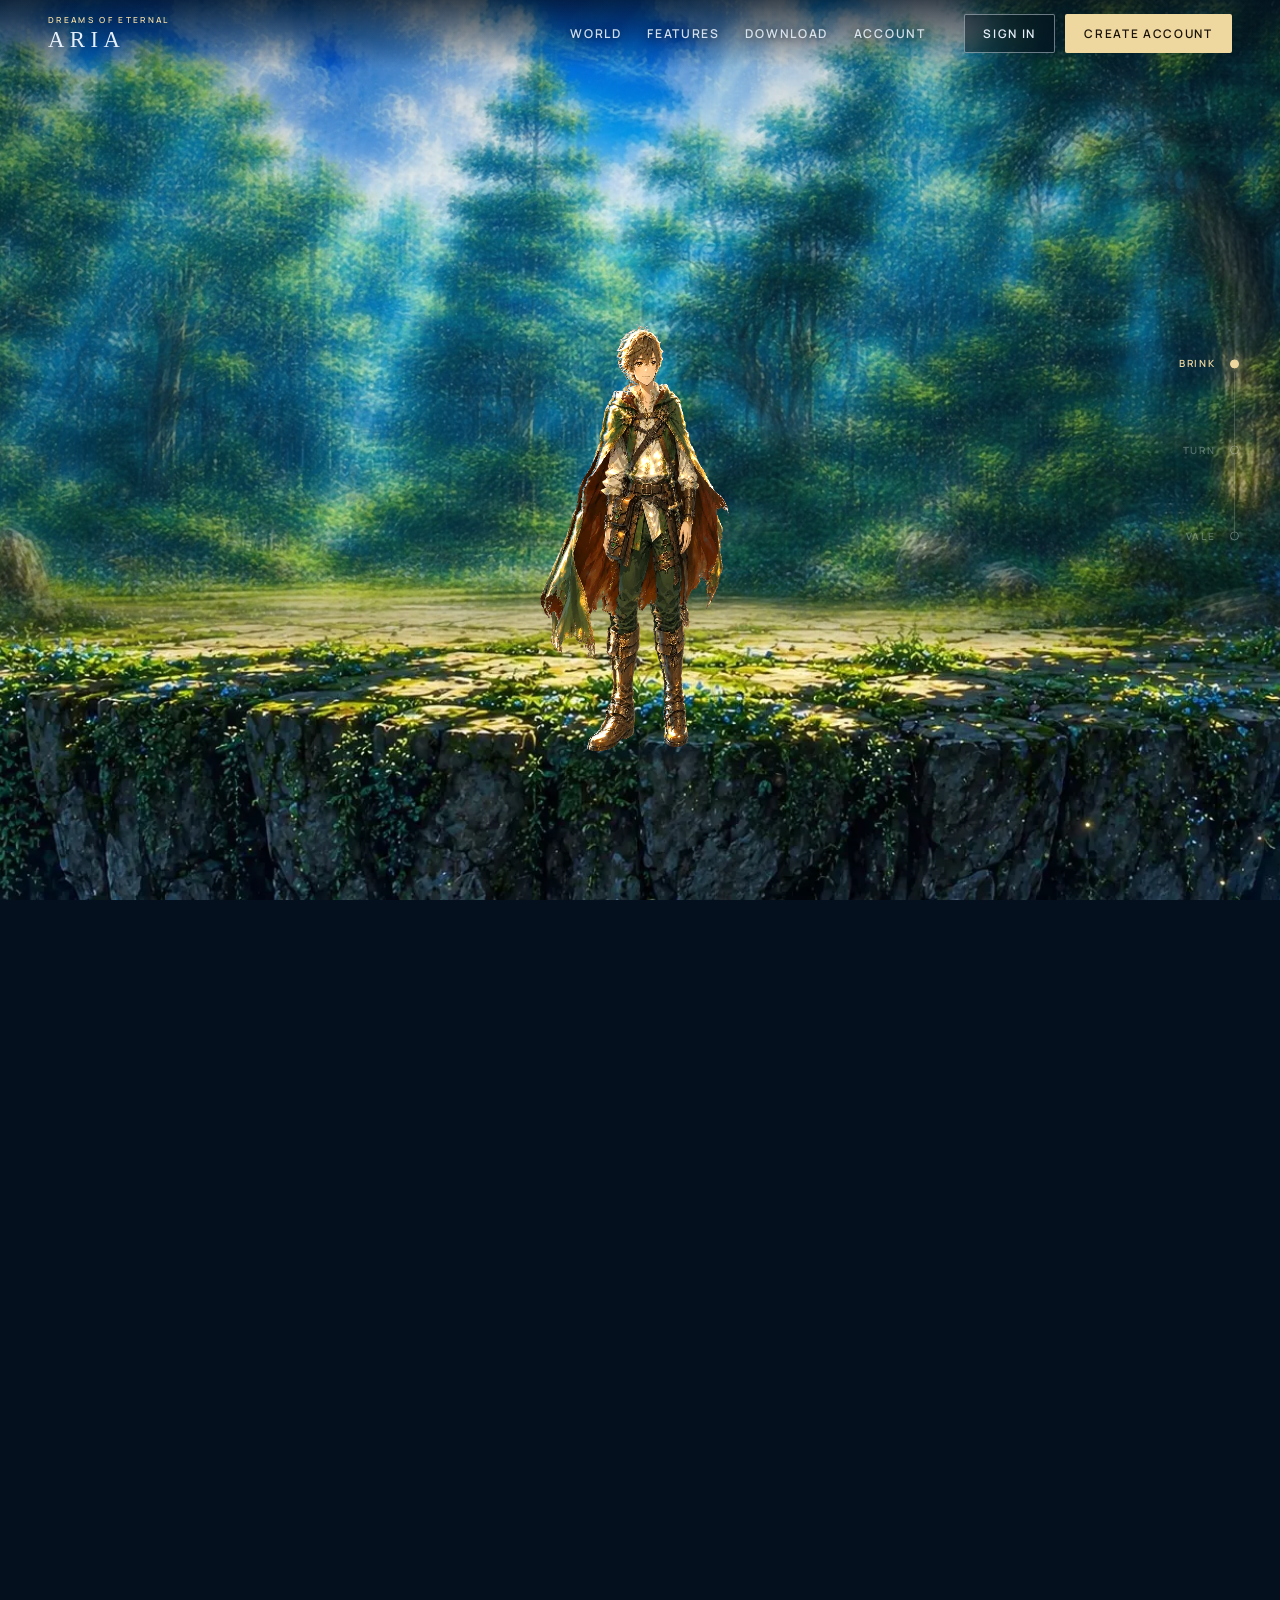
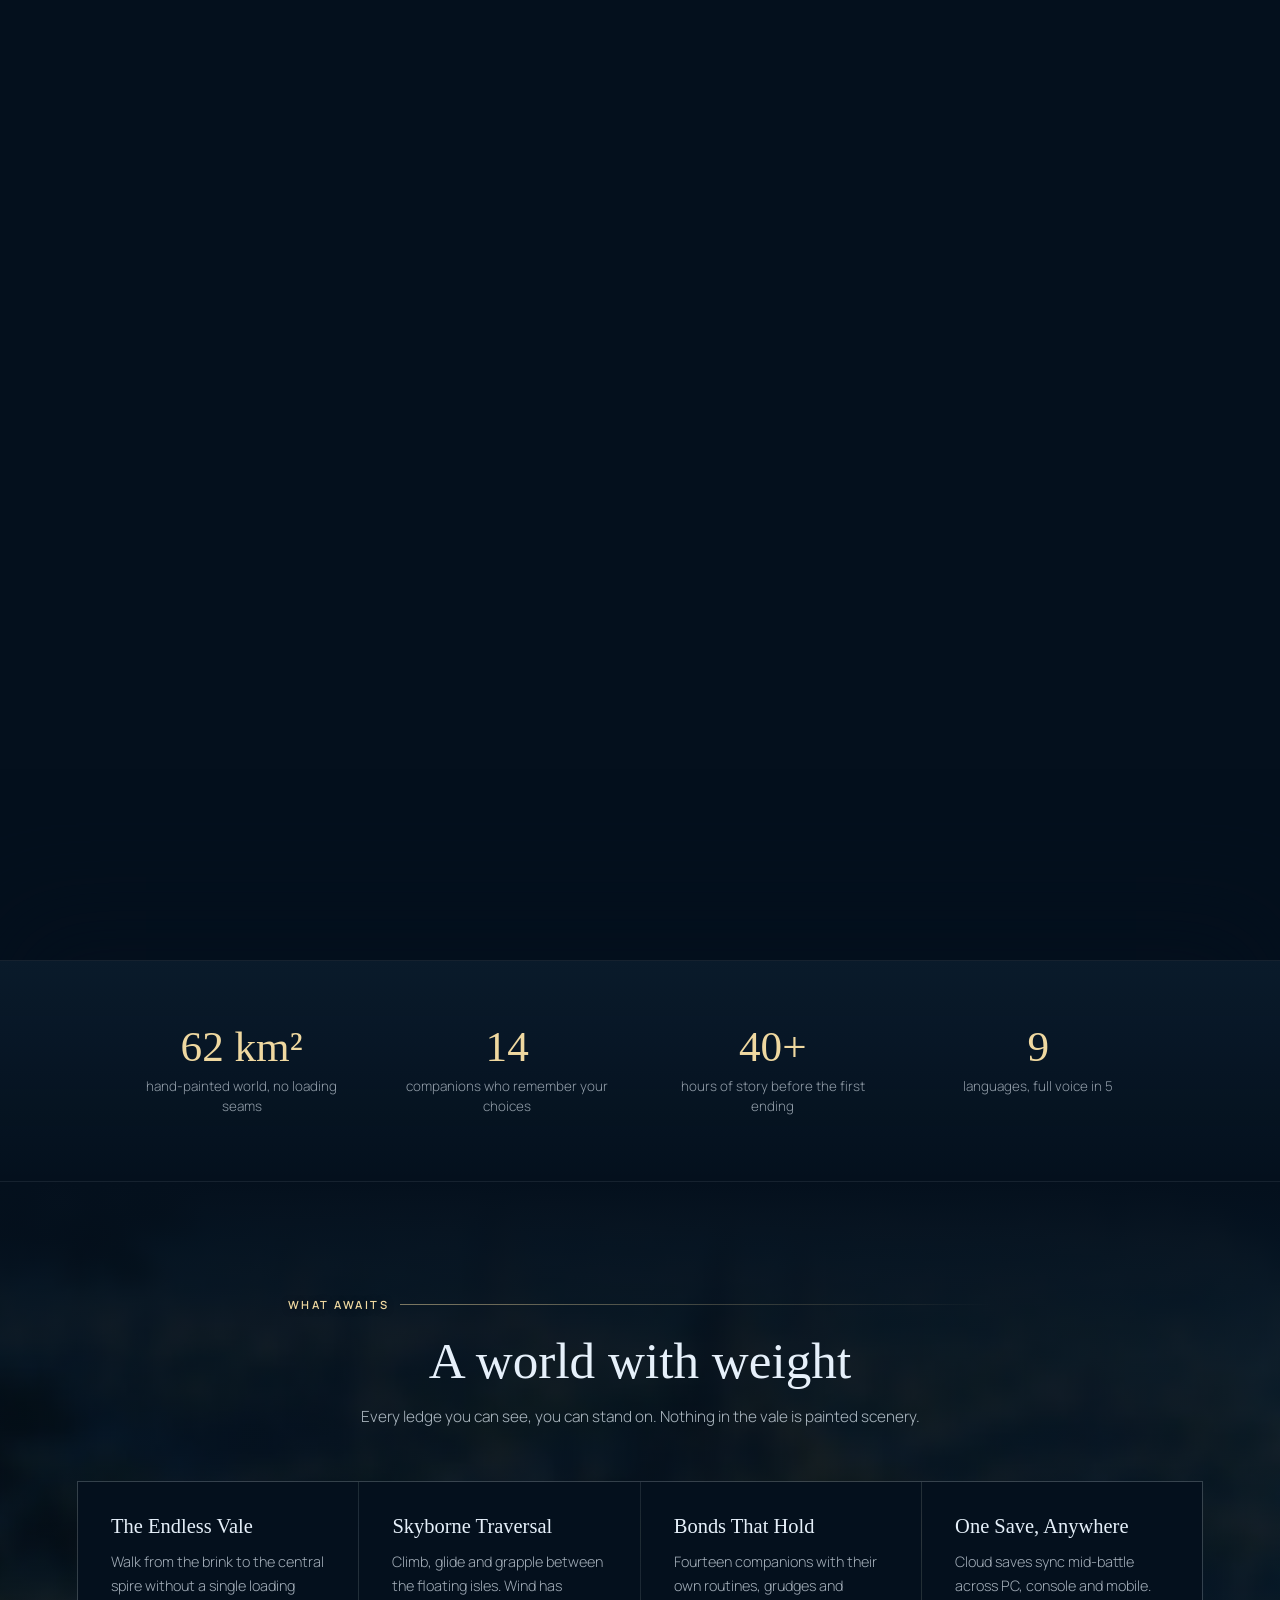
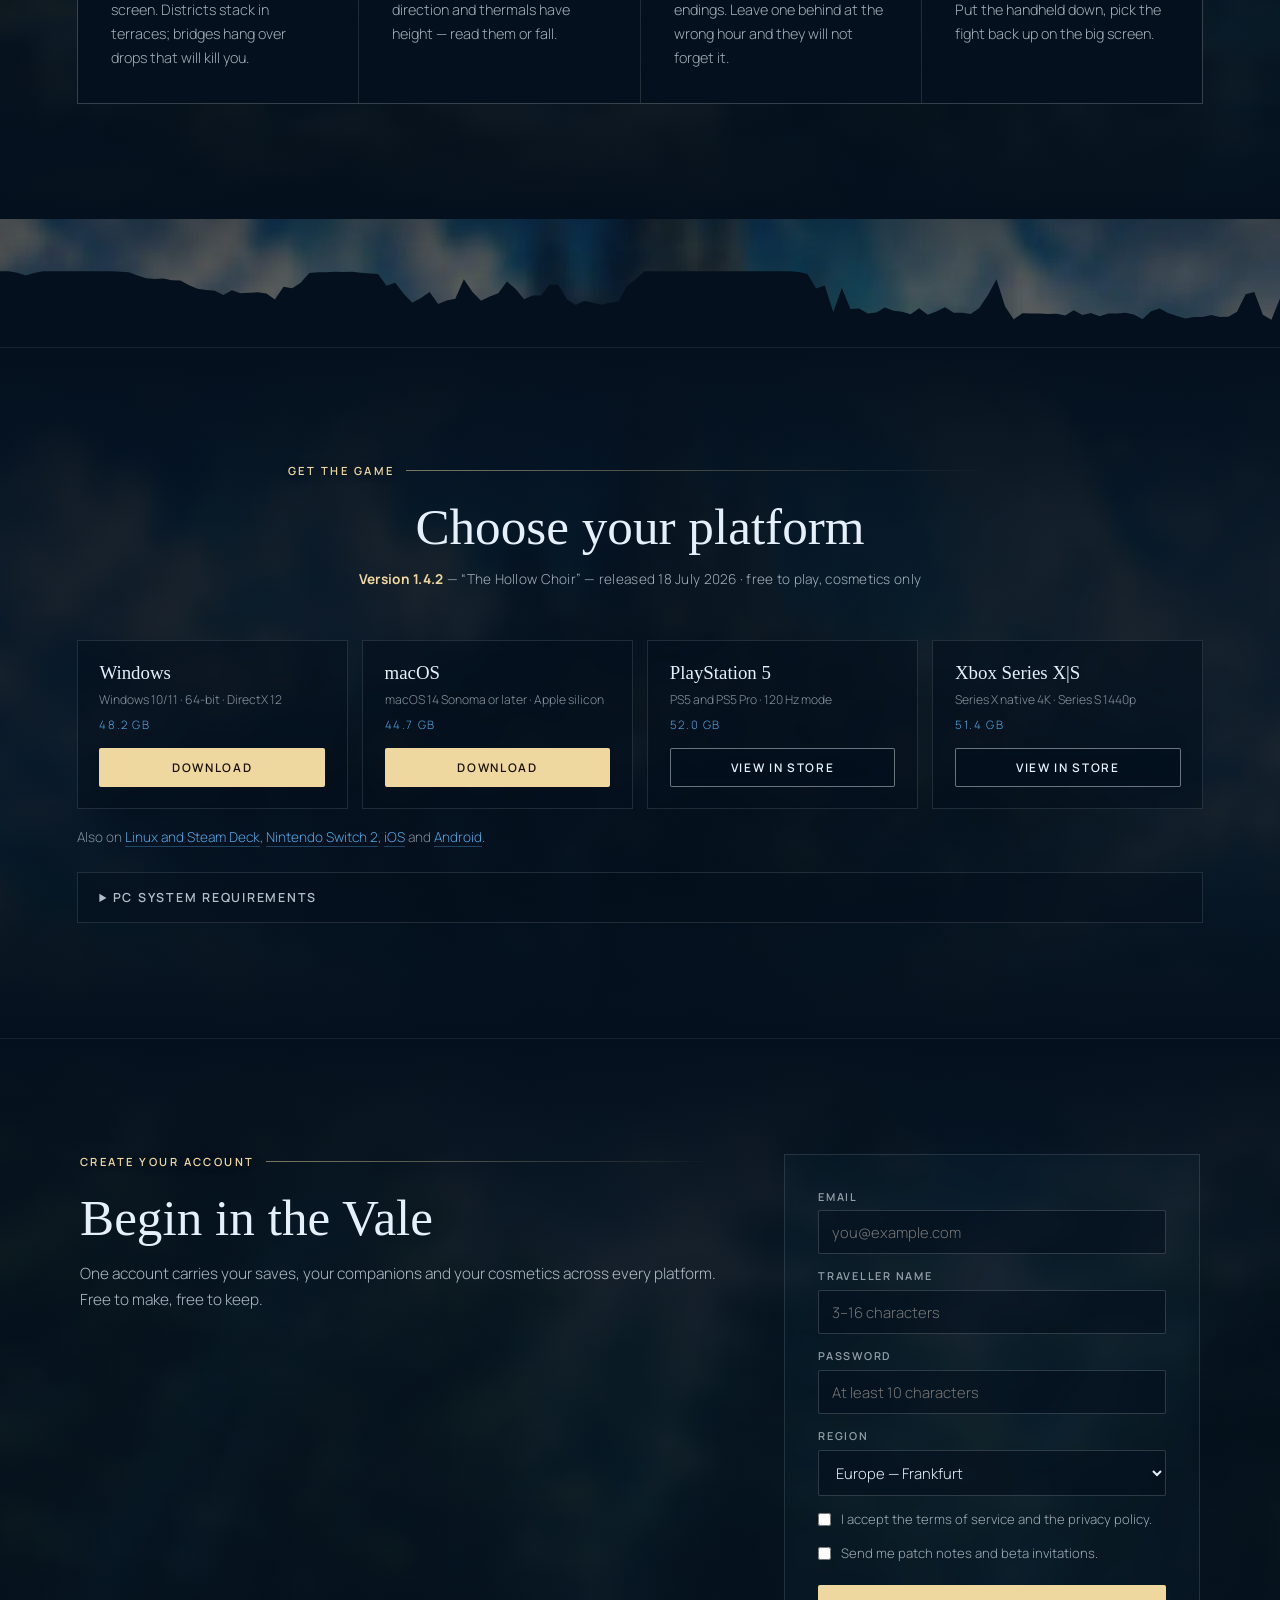
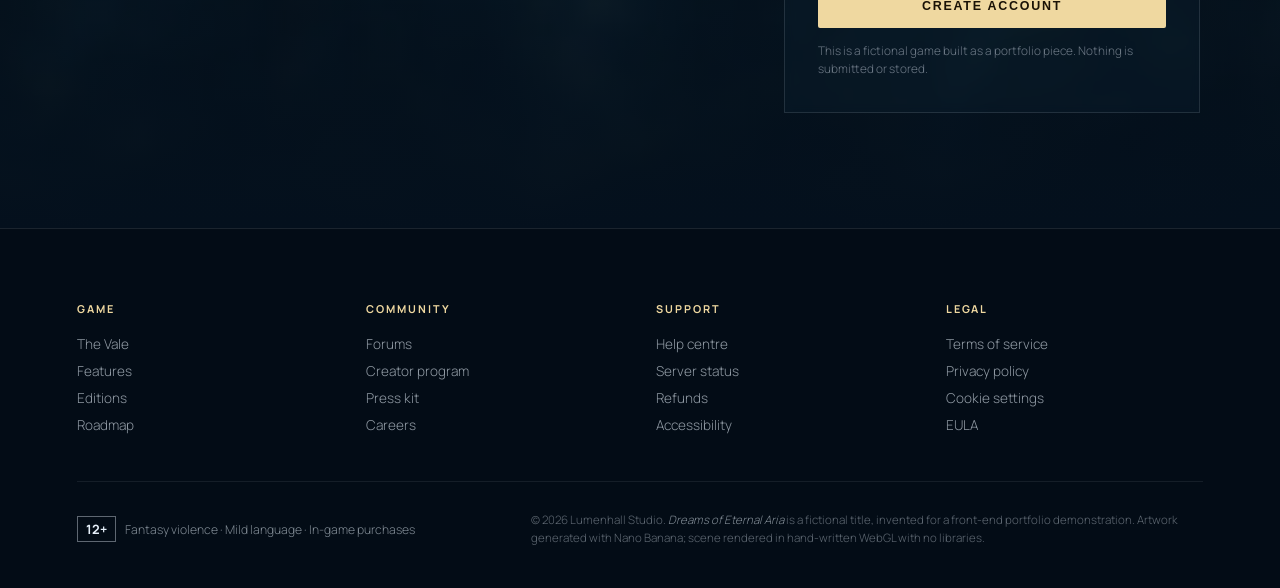
==== projects/aria/index.html @ 4f68ec6b "real-aria-sites-only" ====
<!DOCTYPE html>
<html lang="en">
<head>
<meta charset="utf-8">
<meta name="viewport" content="width=device-width, initial-scale=1">
<title>Dreams of Eternal Aria — open-world fantasy RPG</title>
<meta name="description" content="Dreams of Eternal Aria is an open-world fantasy RPG set in a vale that runs past the horizon. Free to play on PC, console and mobile.">
<meta name="theme-color" content="#04101d">
<meta property="og:title" content="Dreams of Eternal Aria">
<meta property="og:description" content="A city that never ends, and another hanging above it. Free to play.">
<meta property="og:type" content="website">
<link rel="preconnect" href="https://fonts.googleapis.com">
<link rel="preconnect" href="https://fonts.gstatic.com" crossorigin>
<link href="https://fonts.googleapis.com/css2?family=Old+Standard+TT:ital,wght@0,400;0,700;1,400&family=Manrope:wght@300;400;600&display=swap" rel="stylesheet">
<style>
:root{
  --ink:#04101d; --deep:#0b2038; --azure:#4fa6e0;
  --gild:#efd8a0; --blood:#9e2436; --mist:#e6f0fa;
  --display:"Old Standard TT",Georgia,"Times New Roman",serif;
  --body:"Manrope",system-ui,-apple-system,"Segoe UI",sans-serif;
}
*{box-sizing:border-box;margin:0;padding:0}
body{background:var(--ink);color:var(--mist);font-family:var(--body);
  font-weight:300;-webkit-font-smoothing:antialiased;overflow-x:hidden}

/* ── слои, снизу вверх ─────────────────────────── */
#gl,#fx{position:fixed;inset:0;width:100%;height:100%;display:block}
#gl{z-index:0}

/* ближний уступ: тот же камень до и после поворота, на нём он и стоит */
#plate,#plateB{
  position:fixed;inset:0;z-index:2;pointer-events:none;
  background-position:center center;background-size:cover;background-repeat:no-repeat;
  opacity:0;will-change:transform,opacity;
}
#plate {background-image:url("[data-uri]")}    /* камера снаружи: видна скальная стена */
#plateB{background-image:url("[data-uri]")}  /* камера за спиной: только верхушка плиты */
#mist,#shadow{position:fixed;left:0;top:0;z-index:3;pointer-events:none;opacity:0;
  will-change:transform,opacity}
#mist{background:radial-gradient(ellipse at 50% 50%,
  rgba(206,233,255,.32) 0%,rgba(152,206,250,.13) 46%,rgba(152,206,250,0) 76%)}
#shadow{background:radial-gradient(ellipse at 50% 50%,
  rgba(4,16,29,.55) 0%,rgba(4,16,29,.24) 45%,rgba(4,16,29,0) 74%)}

/* Фигура — настоящая геометрия: сетка, вершины которой смещены
   по карте глубины. Рисуется своим контекстом поверх сцены.     */
#fig{position:fixed;inset:0;width:100%;height:100%;display:block;
  z-index:4;pointer-events:none;opacity:0}

/* трава ПЕРЕД ботинками: без перекрытия фигура всегда читается наклейкой */
#grass{position:fixed;inset:0;z-index:5;pointer-events:none;opacity:0;
  background-position:center center;background-size:cover;background-repeat:no-repeat;
  background-image:url("[data-uri]");will-change:transform,opacity}

#fx{z-index:6;pointer-events:none;mix-blend-mode:screen}

#grain{position:fixed;inset:0;z-index:7;pointer-events:none;opacity:.05;
  mix-blend-mode:overlay;
  background-image:url("data:image/svg+xml,%3Csvg xmlns='http://www.w3.org/2000/svg' width='120' height='120'%3E%3Cfilter id='n'%3E%3CfeTurbulence type='fractalNoise' baseFrequency='.85' numOctaves='3'/%3E%3C/filter%3E%3Crect width='120' height='120' filter='url(%23n)'/%3E%3C/svg%3E")}

/* мягкая подложка, чтобы текст читался и на светлом небе */
/* лес сверху яркий: без подложки текст и кнопки на нём тонут */
#scrim{position:fixed;inset:0;z-index:7;pointer-events:none;opacity:0;
  background:
    linear-gradient(102deg,
      rgba(4,16,29,.92) 0%, rgba(4,16,29,.80) 22%,
      rgba(4,16,29,.44) 44%, rgba(4,16,29,.10) 62%, transparent 74%),
    linear-gradient(180deg, rgba(4,16,29,.55) 0%, transparent 26%),
    linear-gradient(0deg,  rgba(4,16,29,.45) 0%, transparent 22%)}

/* ── текст ─────────────────────────────────────── */
#stage{position:fixed;inset:0;z-index:8;pointer-events:none}
.beat{position:absolute;left:clamp(1.4rem,7vw,7.5rem);
  max-width:var(--col,22rem);opacity:0;will-change:opacity,transform}
.beat--cliff,.beat--vale{top:9%;transform:translateY(var(--shift,0px))}

.eyebrow{text-shadow:0 1px 6px rgba(4,16,29,.9);font-size:.7rem;font-weight:600;letter-spacing:.22em;text-transform:uppercase;
  color:var(--gild);margin-bottom:1.3rem;display:flex;align-items:center;gap:.7rem}
.eyebrow::after{content:"";flex:1;height:1px;
  background:linear-gradient(90deg,rgba(239,216,160,.5),transparent)}

.beat h1,.beat h2{font-family:var(--display);font-weight:400;
  font-size:clamp(2.1rem,4.8vw,4.1rem);line-height:1.04;
  text-shadow:0 .04em .35em rgba(4,16,29,.95),0 .01em .1em rgba(4,16,29,.9)}
.beat h1 em,.beat h2 em{font-style:italic;color:var(--gild)}
.beat p{margin-top:1.4rem;font-size:clamp(.9rem,1.15vw,1.05rem);line-height:1.66;
  color:rgba(230,240,250,.9);text-shadow:0 .04em .3em rgba(4,16,29,.98),0 0 .8em rgba(4,16,29,.7)}

/* ── путь: три станции ─────────────────────────── */
#rail{position:fixed;right:clamp(1rem,3.2vw,2.6rem);top:50%;
  transform:translateY(-50%);z-index:9;pointer-events:none}
.stop{display:flex;align-items:center;justify-content:flex-end;gap:.85rem;
  height:5.4rem;position:relative}
.stop b{font-size:.62rem;font-weight:600;letter-spacing:.2em;text-transform:uppercase;
  color:rgba(230,240,250,.32);transition:color .45s ease;order:-1}
.stop i{width:9px;height:9px;border:1px solid rgba(230,240,250,.35);border-radius:50%;
  transition:background .45s,border-color .45s,box-shadow .45s}
.stop::after{content:"";position:absolute;right:4px;top:calc(50% + 9px);
  width:1px;height:calc(5.4rem - 9px);background:rgba(230,240,250,.18)}
.stop:last-child::after{display:none}
.stop.on b{color:var(--gild)}
.stop.on i{background:var(--gild);border-color:var(--gild);
  box-shadow:0 0 .7rem rgba(239,216,160,.75)}

#hint{position:fixed;left:50%;bottom:2rem;z-index:9;transform:translateX(-50%);
  display:flex;flex-direction:column;align-items:center;gap:.6rem;opacity:0;
  font-size:.64rem;font-weight:600;letter-spacing:.26em;text-transform:uppercase;
  color:rgba(230,240,250,.55);pointer-events:none}
#hint span{width:1px;height:2.4rem;
  background:linear-gradient(180deg,rgba(230,240,250,.5),transparent)}

/* ── финал ─────────────────────────────────────── */
#track{position:relative;height:640vh;pointer-events:none}
#fallback{position:fixed;inset:0;z-index:11;display:none;align-items:center;
  justify-content:center;padding:2rem;text-align:center;background:var(--ink);
  font-size:.95rem;line-height:1.7;color:rgba(230,240,250,.8)}
#fallback.show{display:flex}
#fallback code{display:block;margin-top:.4rem;font-size:.75rem;color:rgba(239,216,160,.8)}

/* тесный экран: текст уходит наверх, фигура встаёт по центру */
html.compact .beat--cliff,
html.compact .beat--vale{top:5%;max-width:min(76vw,30rem)}
html.compact .beat h1,
html.compact .beat h2{font-size:clamp(1.9rem,6.4vw,2.6rem)}

/* ══ сайт под кино ══════════════════════════════ */
#main{position:relative;z-index:20;background:var(--ink);
  box-shadow:0 -3rem 6rem rgba(4,16,29,.9)}

.skip{position:fixed;left:-999px;top:0;z-index:40;padding:.7rem 1.2rem;
  background:var(--gild);color:var(--ink);font-weight:600;border-radius:2px}
.skip:focus{left:.6rem;top:.6rem}

/* постоянная тень под шапкой: ссылки должны читаться и на небе */
#nav::before{content:"";position:absolute;inset:0;pointer-events:none;
  background:linear-gradient(180deg,rgba(4,16,29,.72),transparent);
  transition:opacity .4s ease}
#nav.solid::before{opacity:0}
#nav{position:fixed;inset:0 0 auto 0;z-index:30;
  display:flex;align-items:center;gap:clamp(1rem,3vw,2.6rem);
  padding:.9rem clamp(1rem,4vw,3rem);
  transition:background .4s ease,border-color .4s ease,backdrop-filter .4s ease;
  border-bottom:1px solid transparent}
#nav.solid{background:rgba(4,16,29,.82);backdrop-filter:blur(14px);
  border-bottom-color:rgba(230,240,250,.1)}
.brand,.nav__links,.nav__act{position:relative}
.brand{display:flex;flex-direction:column;line-height:1;text-decoration:none;color:var(--mist)}
.brand__over{font-size:.52rem;font-weight:600;letter-spacing:.28em;
  text-transform:uppercase;color:var(--gild);margin-bottom:.28rem}
.brand__mark{font-family:var(--display);font-size:1.42rem;letter-spacing:.24em}
.nav__links{display:flex;gap:clamp(.9rem,2vw,1.9rem);margin-left:auto}
.nav__links a{color:rgba(230,240,250,.9);text-shadow:0 1px 8px rgba(4,16,29,.8);text-decoration:none;
  font-size:.76rem;font-weight:600;letter-spacing:.14em;text-transform:uppercase;
  transition:color .25s}
.nav__links a:hover,.nav__links a:focus-visible{color:var(--gild)}
.nav__act{display:flex;gap:.6rem;align-items:center}

.btn{display:inline-flex;align-items:center;gap:.5rem;
  padding:.62rem 1.15rem;border-radius:2px;text-decoration:none;
  font-size:.74rem;font-weight:600;letter-spacing:.14em;text-transform:uppercase;
  border:1px solid transparent;cursor:pointer;
  transition:background .25s,border-color .25s,color .25s,transform .25s}
.btn--gold{background:var(--gild);color:#1a1206}
.btn--gold:hover{background:#fff0c8;transform:translateY(-1px)}
.btn--ghost{border-color:rgba(230,240,250,.45);color:var(--mist);
  background:rgba(4,16,29,.45);backdrop-filter:blur(6px)}
.btn--ghost:hover{border-color:var(--gild);color:var(--gild)}
.btn--lg{padding:.85rem 1.6rem;font-size:.78rem}
.btn--wide{width:100%;justify-content:center;margin-top:.4rem}
.dur{font-weight:400;letter-spacing:.08em;opacity:.65;text-transform:none}
.cta{display:flex;flex-wrap:wrap;gap:.7rem;margin-top:2rem;pointer-events:auto}

.band{position:relative;padding:clamp(3.6rem,9vw,7.5rem) clamp(1.2rem,6vw,7.5rem);
  border-top:1px solid rgba(230,240,250,.08);
  background-size:cover;background-position:center;background-repeat:no-repeat}
.band > *{position:relative;z-index:1}
.band--tex::before{content:"";position:absolute;inset:0;pointer-events:none;
  background:linear-gradient(180deg,var(--ink) 0%,rgba(4,16,29,.78) 26%,
    rgba(4,16,29,.72) 60%,var(--ink) 100%)}
#features{background-image:url("[data-uri]")}
#download{background-image:url("[data-uri]")}
#register{background-image:url("[data-uri]")}

.also{max-width:76rem;margin:1.2rem auto 0;font-size:.85rem;color:rgba(230,240,250,.55)}
.also a{color:var(--azure);text-decoration:none;border-bottom:1px solid rgba(79,166,224,.35)}
.also a:hover{color:var(--gild);border-bottom-color:rgba(239,216,160,.5)}

/* разделитель — настоящий силуэт города, снятый с самой картинки */
.divider{position:relative;height:clamp(76px,10vw,132px);
  background:url("[data-uri]") center 30% / cover no-repeat}
.divider svg{position:absolute;left:0;bottom:-1px;width:100%;height:100%;display:block}
.divider::after{content:"";position:absolute;inset:0;
  background:linear-gradient(180deg,rgba(4,16,29,.25),transparent 55%)}

.card{background:rgba(4,16,29,.72);backdrop-filter:blur(3px);position:relative}
.plat{background:rgba(4,16,29,.6);backdrop-filter:blur(3px)}
.form{background:rgba(4,16,29,.68);backdrop-filter:blur(4px)}
.spec{background:rgba(4,16,29,.55)}
.band__head{max-width:44rem;margin:0 auto clamp(2.2rem,4vw,3.4rem);text-align:center}
.band__head--left{margin-inline:0;text-align:left}
.band h2{font-family:var(--display);font-weight:400;
  font-size:clamp(1.9rem,4.2vw,3.2rem);line-height:1.08;margin-bottom:1rem}
.band h2 em{font-style:italic;color:var(--gild)}
.lede{font-size:clamp(.94rem,1.2vw,1.08rem);line-height:1.68;color:rgba(230,240,250,.74)}

.stats{display:grid;grid-template-columns:repeat(auto-fit,minmax(11rem,1fr));
  gap:clamp(1.4rem,3vw,2.6rem);max-width:64rem;margin:0 auto;text-align:center}
.band--stats{padding-block:clamp(2.4rem,5vw,4rem);
  background:linear-gradient(180deg,rgba(79,166,224,.07),transparent)}
.stats dt{font-family:var(--display);font-size:clamp(1.8rem,3.4vw,2.7rem);
  color:var(--gild);line-height:1;margin-bottom:.5rem}
.stats dd{font-size:.84rem;line-height:1.5;color:rgba(230,240,250,.62)}

.cards{display:grid;grid-template-columns:repeat(auto-fit,minmax(15rem,1fr));
  gap:1px;background:rgba(230,240,250,.1);max-width:76rem;margin:0 auto;
  border:1px solid rgba(230,240,250,.1)}
.card{background:var(--ink);padding:clamp(1.5rem,2.6vw,2.3rem)}
.card h3{font-family:var(--display);font-weight:400;font-size:1.28rem;
  margin-bottom:.75rem;color:var(--mist)}
.card p{font-size:.9rem;line-height:1.66;color:rgba(230,240,250,.7)}

.patch{font-size:.85rem;color:rgba(230,240,250,.7);letter-spacing:.02em}
.patch b{color:var(--gild)}
.plats{display:grid;grid-template-columns:repeat(auto-fit,minmax(14rem,1fr));
  gap:.9rem;max-width:76rem;margin:0 auto}
.plat{border:1px solid rgba(230,240,250,.12);padding:1.35rem;
  display:flex;flex-direction:column;gap:.45rem;
  transition:border-color .3s,background .3s}
.plat:hover{border-color:rgba(239,216,160,.45);background:rgba(239,216,160,.04)}
.plat h3{font-family:var(--display);font-weight:400;font-size:1.18rem}
.plat .req{font-size:.76rem;line-height:1.5;color:rgba(230,240,250,.58)}
.plat .size{font-size:.72rem;letter-spacing:.14em;text-transform:uppercase;
  color:var(--azure);margin-bottom:.55rem}
.plat .btn{margin-top:auto;justify-content:center}

.spec{max-width:76rem;margin:1.6rem auto 0;border:1px solid rgba(230,240,250,.12)}
.spec summary{padding:1rem 1.35rem;cursor:pointer;font-size:.78rem;font-weight:600;
  letter-spacing:.14em;text-transform:uppercase;color:rgba(230,240,250,.78)}
.spec summary:hover{color:var(--gild)}
.spec__grid{display:grid;grid-template-columns:repeat(auto-fit,minmax(14rem,1fr));
  gap:1.6rem;padding:0 1.35rem 1.5rem}
.spec h4{font-size:.72rem;letter-spacing:.16em;text-transform:uppercase;
  color:var(--azure);margin-bottom:.7rem}
.spec ul{list-style:none;font-size:.85rem;line-height:1.85;color:rgba(230,240,250,.7)}

.reg{display:grid;grid-template-columns:1fr minmax(18rem,26rem);
  gap:clamp(2rem,5vw,4.5rem);max-width:70rem;margin:0 auto;align-items:start}
.form{display:flex;flex-direction:column;gap:.9rem;
  border:1px solid rgba(230,240,250,.12);padding:clamp(1.4rem,2.6vw,2.1rem);
  background:rgba(79,166,224,.035)}
.field{display:flex;flex-direction:column;gap:.42rem}
.field label{font-size:.68rem;font-weight:600;letter-spacing:.16em;
  text-transform:uppercase;color:rgba(230,240,250,.62)}
.field input,.field select{background:rgba(4,16,29,.6);color:var(--mist);
  border:1px solid rgba(230,240,250,.18);border-radius:2px;
  padding:.68rem .8rem;font:inherit;font-size:.92rem;width:100%}
.field input:focus,.field select:focus{outline:none;border-color:var(--gild)}
.check{display:flex;gap:.6rem;align-items:flex-start;
  font-size:.82rem;line-height:1.5;color:rgba(230,240,250,.68);cursor:pointer}
.check input{margin-top:.2rem;accent-color:var(--gild)}
.note{font-size:.74rem;line-height:1.55;color:rgba(230,240,250,.45)}
.note.ok{color:var(--gild)}

.foot{padding:clamp(2.8rem,6vw,4.5rem) clamp(1.2rem,6vw,7.5rem) 2.5rem;
  border-top:1px solid rgba(230,240,250,.1);background:rgba(0,0,0,.25)}
.foot__cols{display:grid;grid-template-columns:repeat(auto-fit,minmax(9rem,1fr));
  gap:2rem;max-width:76rem;margin:0 auto 2.6rem}
.foot h4{font-size:.68rem;letter-spacing:.18em;text-transform:uppercase;
  color:var(--gild);margin-bottom:.9rem}
.foot ul{list-style:none;font-size:.85rem;line-height:2}
.foot a{color:rgba(230,240,250,.62);text-decoration:none}
.foot a:hover{color:var(--mist)}
.foot__bar{max-width:76rem;margin:0 auto;padding-top:1.8rem;
  border-top:1px solid rgba(230,240,250,.08);
  display:flex;flex-wrap:wrap;gap:1.2rem;justify-content:space-between;align-items:center}
.rating{font-size:.76rem;color:rgba(230,240,250,.55);display:flex;align-items:center;gap:.6rem}
.rating b{border:1px solid rgba(230,240,250,.4);padding:.2rem .5rem;
  font-size:.8rem;color:var(--mist)}
.legal{font-size:.72rem;line-height:1.6;color:rgba(230,240,250,.4);max-width:42rem}
.legal em{font-style:italic;color:rgba(230,240,250,.55)}

a:focus-visible,button:focus-visible,summary:focus-visible,
input:focus-visible,select:focus-visible{outline:2px solid var(--gild);outline-offset:2px}

@media (max-width:900px){
  .nav__links{display:none}
  .reg{grid-template-columns:1fr}
}
@media (max-width:720px){
  #rail{display:none}
  .brand__mark{font-size:1.2rem}
  .nav__act .btn--ghost{display:none}
  .foot__bar{flex-direction:column;align-items:flex-start}
  .note{grid-template-columns:1fr;gap:.35rem}
}
@media (max-height:760px){
  .beat h1,.beat h2{font-size:clamp(1.7rem,3.4vw,2.6rem)}
  .beat p{font-size:.9rem;margin-top:1rem}
  .beat--cliff,.beat--vale{top:6%}
}
@media (prefers-reduced-motion:reduce){ #fx{display:none} }
</style>
</head>
<body>

<a class="skip" href="#main">Skip to content</a>

<header id="nav">
  <a class="brand" href="#top">
    <span class="brand__over">Dreams of Eternal</span>
    <span class="brand__mark">ARIA</span>
  </a>
  <nav class="nav__links" aria-label="Primary">
    <a href="#world">World</a>
    <a href="#features">Features</a>
    <a href="#download">Download</a>
    <a href="#register">Account</a>
  </nav>
  <div class="nav__act">
    <a class="btn btn--ghost" href="#register">Sign in</a>
    <a class="btn btn--gold" href="#register">Create account</a>
  </div>
</header>

<canvas id="gl"></canvas>
<div id="plate"></div>
<div id="plateB"></div>
<div id="mist"></div>
<div id="shadow"></div>

<canvas id="fig" role="img" aria-label="A young traveller in a green cloak on the brink of a cliff; the camera circles him and the vale opens up"></canvas>

<div id="grass"></div>
<canvas id="fx"></canvas>
<div id="grain"></div>
<div id="scrim"></div>

<div id="stage">
  <article class="beat beat--cliff" id="b1">
    <p class="eyebrow">Open-world fantasy RPG</p>
    <h1>Dreams of<br>Eternal <em>Aria</em></h1>
    <p class="lede">Three days through the wood, over moss and root, always upward. Where the trees give way the path ends — and the world begins.</p>
    <div class="cta">
      <a class="btn btn--gold btn--lg" href="#download">Play free</a>
      <a class="btn btn--ghost btn--lg" href="#world">Watch trailer <span class="dur">2:14</span></a>
    </div>
  </article>

  <article class="beat beat--vale" id="b3">
    <p class="eyebrow">The Vale</p>
    <h2>A city that<br><em>never ends</em></h2>
    <p class="lede">It runs past the horizon and past both edges of sight. Above it hangs another — one no road will ever reach.</p>
  </article>
</div>

<nav id="rail" aria-hidden="true">
  <div class="stop" data-at="0.05"><b>Brink</b><i></i></div>
  <div class="stop" data-at="0.40"><b>Turn</b><i></i></div>
  <div class="stop" data-at="0.76"><b>Vale</b><i></i></div>
</nav>

<div id="hint"><span></span>Scroll</div>

<div id="track"></div>

<main id="main">

  <section id="world" class="band band--stats">
    <dl class="stats">
      <div><dt>62 km²</dt><dd>hand-painted world, no loading seams</dd></div>
      <div><dt>14</dt><dd>companions who remember your choices</dd></div>
      <div><dt>40+</dt><dd>hours of story before the first ending</dd></div>
      <div><dt>9</dt><dd>languages, full voice in 5</dd></div>
    </dl>
  </section>

  <section id="features" class="band band--tex">
    <header class="band__head">
      <p class="eyebrow">What awaits</p>
      <h2>A world with weight</h2>
      <p class="lede">Every ledge you can see, you can stand on. Nothing in the vale is painted scenery.</p>
    </header>
    <div class="cards">
      <article class="card">
        <h3>The Endless Vale</h3>
        <p>Walk from the brink to the central spire without a single loading screen. Districts stack in terraces; bridges hang over drops that will kill you.</p>
      </article>
      <article class="card">
        <h3>Skyborne Traversal</h3>
        <p>Climb, glide and grapple between the floating isles. Wind has direction and thermals have height — read them or fall.</p>
      </article>
      <article class="card">
        <h3>Bonds That Hold</h3>
        <p>Fourteen companions with their own routines, grudges and endings. Leave one behind at the wrong hour and they will not forget it.</p>
      </article>
      <article class="card">
        <h3>One Save, Anywhere</h3>
        <p>Cloud saves sync mid-battle across PC, console and mobile. Put the handheld down, pick the fight back up on the big screen.</p>
      </article>
    </div>
  </section>

  <div class="divider" aria-hidden="true">
    <svg viewBox="0 0 1000 100" preserveAspectRatio="none"><path d="M0,100 L0,40.0 L0.0,40.0 6.7,40.0 13.4,41.3 20.1,43.3 26.8,41.5 33.6,40.0 40.3,40.0 47.0,40.0 53.7,40.0 60.4,40.0 67.1,40.0 73.8,40.0 80.5,40.0 87.2,40.0 94.0,40.4 100.7,40.9 107.4,43.4 114.1,45.5 120.8,46.0 127.5,45.8 134.2,47.1 140.9,47.2 147.7,50.9 154.4,53.7 161.1,54.7 167.8,55.3 174.5,58.6 181.2,54.9 187.9,57.2 194.6,56.9 201.3,56.5 208.1,57.4 214.8,62.1 221.5,52.1 228.2,53.3 234.9,49.1 241.6,41.4 248.3,40.8 255.0,40.8 261.7,40.4 268.5,40.6 275.2,40.5 281.9,41.3 288.6,41.8 295.3,42.1 302.0,51.3 308.7,49.0 315.4,57.7 322.1,64.6 328.9,60.9 335.6,56.3 342.3,65.6 349.0,62.8 355.7,61.6 362.4,46.2 369.1,56.3 375.8,63.1 382.6,59.7 389.3,57.3 396.0,48.0 402.7,53.7 409.4,62.0 416.1,59.0 422.8,58.9 429.5,50.4 436.2,50.8 443.0,62.2 449.7,66.5 456.4,63.3 463.1,64.6 469.8,66.3 476.5,64.7 483.2,63.7 489.9,51.5 496.6,46.3 503.4,40.0 510.1,40.0 516.8,40.0 523.5,40.0 530.2,40.0 536.9,40.0 543.6,40.0 550.3,40.0 557.0,40.0 563.8,40.0 570.5,40.0 577.2,40.0 583.9,40.0 590.6,40.0 597.3,40.0 604.0,40.0 610.7,40.0 617.4,40.0 624.2,40.6 630.9,42.2 637.6,53.6 644.3,51.1 651.0,72.1 657.7,53.2 664.4,69.5 671.1,69.2 677.9,73.0 684.6,72.2 691.3,68.4 698.0,70.9 704.7,71.7 711.4,73.7 718.1,69.0 724.8,74.1 731.5,71.5 738.3,68.2 745.0,72.5 751.7,72.4 758.4,73.4 765.1,68.8 771.8,58.6 778.5,46.3 785.2,67.5 791.9,77.6 798.7,72.8 805.4,73.1 812.1,73.0 818.8,73.5 825.5,73.3 832.2,74.7 838.9,70.5 845.6,74.3 852.3,72.7 859.1,75.2 865.8,73.1 872.5,73.1 879.2,72.5 885.9,73.8 892.6,77.5 899.3,71.3 906.0,69.2 912.8,72.8 919.5,75.0 926.2,76.9 932.9,75.8 939.6,75.8 946.3,74.2 953.0,75.7 959.7,75.5 966.4,71.7 973.2,58.0 979.9,56.3 986.6,74.0 993.3,78.0 1000.0,61.4 L1000,61.4 L1000,100 Z" fill="var(--ink)"/></svg>
  </div>

  <section id="download" class="band band--tex">
    <header class="band__head">
      <p class="eyebrow">Get the game</p>
      <h2>Choose your platform</h2>
      <p class="patch"><b>Version 1.4.2</b> — “The Hollow Choir” — released 18 July 2026 · free to play, cosmetics only</p>
    </header>

    <div class="plats">
      <article class="plat"><h3>Windows</h3><p class="req">Windows 10/11 · 64-bit · DirectX 12</p><p class="size">48.2 GB</p><a class="btn btn--gold" href="#register">Download</a></article>
      <article class="plat"><h3>macOS</h3><p class="req">macOS 14 Sonoma or later · Apple silicon</p><p class="size">44.7 GB</p><a class="btn btn--gold" href="#register">Download</a></article>
      <article class="plat"><h3>PlayStation 5</h3><p class="req">PS5 and PS5 Pro · 120 Hz mode</p><p class="size">52.0 GB</p><a class="btn btn--ghost" href="#register">View in store</a></article>
      <article class="plat"><h3>Xbox Series X|S</h3><p class="req">Series X native 4K · Series S 1440p</p><p class="size">51.4 GB</p><a class="btn btn--ghost" href="#register">View in store</a></article>
    </div>

    <p class="also">Also on <a href="#register">Linux and Steam Deck</a>, <a href="#register">Nintendo Switch 2</a>, <a href="#register">iOS</a> and <a href="#register">Android</a>.</p>

    <details class="spec">
      <summary>PC system requirements</summary>
      <div class="spec__grid">
        <div><h4>Minimum</h4><ul><li>Intel i5-9400 / Ryzen 5 3600</li><li>16 GB RAM</li><li>GTX 1660 Ti / RX 5600 XT</li><li>1080p 30 fps, low preset</li></ul></div>
        <div><h4>Recommended</h4><ul><li>Intel i7-12700 / Ryzen 7 5800X</li><li>32 GB RAM</li><li>RTX 4070 / RX 7800 XT</li><li>1440p 60 fps, high preset</li></ul></div>
      </div>
    </details>
  </section>

  <section id="register" class="band band--tex">
    <div class="reg">
      <header class="band__head band__head--left">
        <p class="eyebrow">Create your account</p>
        <h2>Begin in the Vale</h2>
        <p class="lede">One account carries your saves, your companions and your cosmetics across every platform. Free to make, free to keep.</p>
      </header>

      <div class="form" id="regform">
        <div class="field"><label for="f-mail">Email</label><input id="f-mail" type="email" placeholder="you@example.com" autocomplete="off"></div>
        <div class="field"><label for="f-user">Traveller name</label><input id="f-user" type="text" placeholder="3–16 characters" autocomplete="off"></div>
        <div class="field"><label for="f-pass">Password</label><input id="f-pass" type="password" placeholder="At least 10 characters" autocomplete="off"></div>
        <div class="field"><label for="f-reg">Region</label>
          <select id="f-reg">
            <option>Europe — Frankfurt</option>
            <option>Europe — Stockholm</option>
            <option>North America — Ashburn</option>
            <option>Asia — Singapore</option>
            <option>Oceania — Sydney</option>
          </select>
        </div>
        <label class="check"><input type="checkbox" id="f-tos"> I accept the terms of service and the privacy policy.</label>
        <label class="check"><input type="checkbox" id="f-news"> Send me patch notes and beta invitations.</label>
        <button class="btn btn--gold btn--lg btn--wide" id="f-go" type="button">Create account</button>
        <p class="note" id="f-msg">This is a fictional game built as a portfolio piece. Nothing is submitted or stored.</p>
      </div>
    </div>
  </section>

  <footer class="foot">
    <div class="foot__cols">
      <div><h4>Game</h4><ul><li><a href="#world">The Vale</a></li><li><a href="#features">Features</a></li><li><a href="#download">Editions</a></li><li><a href="#">Roadmap</a></li></ul></div>
      <div><h4>Community</h4><ul><li><a href="#">Forums</a></li><li><a href="#">Creator program</a></li><li><a href="#">Press kit</a></li><li><a href="#">Careers</a></li></ul></div>
      <div><h4>Support</h4><ul><li><a href="#">Help centre</a></li><li><a href="#">Server status</a></li><li><a href="#">Refunds</a></li><li><a href="#">Accessibility</a></li></ul></div>
      <div><h4>Legal</h4><ul><li><a href="#">Terms of service</a></li><li><a href="#">Privacy policy</a></li><li><a href="#">Cookie settings</a></li><li><a href="#">EULA</a></li></ul></div>
    </div>
    <div class="foot__bar">
      <p class="rating"><b>12+</b> Fantasy violence · Mild language · In-game purchases</p>
      <p class="legal">© 2026 Lumenhall Studio. <em>Dreams of Eternal Aria</em> is a fictional title, invented for a front-end portfolio demonstration. Artwork generated with Nano Banana; scene rendered in hand-written WebGL with no libraries.</p>
    </div>
  </footer>
</main>

<div id="fallback"><p><b>Dreams of Eternal Aria</b><br><br>This scene needs WebGL.<br>Enable hardware acceleration in your browser, or open the page on another device.<br><br><code data-why></code></p></div>

<script>
(() => {
'use strict';

/* ═══ ЕДИНАЯ ТОЧКА ОПОРЫ ══════════════════════════════════════
   Персонаж стоит на ближнем уступе — одном и том же в обоих кадрах.
   Координаты в долях КАРТИНКИ, поэтому фигура, уступ и фон
   съезжаются одинаково на любом соотношении сторон.
   Замеры по лесному кадру: поверхность плиты v = 0.66..0.77,
   дальше начинается обрыв. Остров в городе занимает u = 0.45..0.78,
   поэтому фигура уходит влево, а текст — наверх.               */
const STAND_U     = 0.50;    // по центру: тёмное днище острова кончается на v=0.28,
const STAND_U_MOB = 0.50;    // ниже яркий город — силуэт читается

/* Ракурс меняется — меняется и то, где он оказывается в кадре.
   А: камера снаружи, плита широкая, ступни на её поверхности.
   Б: камера за спиной, от плиты видна узкая полоса у нижнего края. */
const STAND_V_A   = 0.744;
const STAND_V_B   = 0.820;   // отдельный рендер скалы: кромка обрыва на v=0.70,
                             // ступни на 108px ближе к камере
const FIG_H_A     = 0.37;    // рост как доля высоты КАДРА
const FIG_H_B     = 0.36;    // после поворота камера ближе — он крупнее
const FIG_H_MOB   = 0.34;

const ORBIT_H     = 0.44;   // средний план на облёте. Больше нельзя:
                             // он перерастает уступ и отрывается от земли
const ORBIT_FACE_Y= 0.42;   // так ступни остаются на камне всю дугу
const ORBIT_BULGE = 0.12;   // насколько он крупнее в момент, когда камера сбоку
const PERSP       = 1.7;    // перспектива в долях высоты экрана

const DOLLY_CITY  = 0.08;    // еле заметный наезд: величие даётся простором,
                             // а не приближением
const DOLLY_WOOD  = 0.18;
const MOUSE_SWAY  = 0.013;
const IMG_ASPECT  = 16 / 9;

const REDUCED = matchMedia('(prefers-reduced-motion: reduce)').matches;

const clamp = (v, a = 0, b = 1) => v < a ? a : v > b ? b : v;
const ease  = t => t * t * (3 - 2 * t);
const range = (p, a, b) => ease(clamp((p - a) / (b - a)));
const mix   = (a, b, t) => a + (b - a) * t;

const cv = document.getElementById('gl');
const gl = cv.getContext('webgl', { antialias: false, alpha: false, powerPreference: 'high-performance' });
function fail(why){
  const el = document.getElementById('fallback');
  el.classList.add('show');
  const d = el.querySelector('[data-why]');
  if (d && why) d.textContent = String(why && why.message || why);
  console.error('[aria] scene failed:', why);
}
if (!gl) { fail('WebGL context unavailable'); return; }

const VERT = `
attribute vec2 aPos;
varying vec2 vUv;
void main(){
  /* строка 0 текстуры — верх картинки, clip y=-1 — низ экрана:
     без инверсии Y кадр встаёт на голову */
  vUv = vec2(aPos.x, -aPos.y) * 0.5 + 0.5;
  gl_Position = vec4(aPos, 0.0, 1.0);
}`;

const FRAG = `
#ifdef GL_FRAGMENT_PRECISION_HIGH
precision highp float;
#else
precision mediump float;
#endif
varying vec2 vUv;
uniform sampler2D tWood, dWood, tCity, dCity;
uniform vec2  uRes, uSway;
uniform float uMix, uDollyWood, uDollyCity, uBlur, uBlurCity, uSlideWood, uSlideCity, uTime, uFade;

const float IA = ${IMG_ASPECT.toFixed(7)};

vec2 cover(vec2 f){
  float ca = uRes.x / uRes.y;
  vec2 uv = f;
  if (ca > IA) {
    /* окно уже картинки по вертикали: подтягиваем его к верху, чтобы
       небо и остров были целиком, а срезался низ — он под скалой */
    float hf = 0.5 * IA / ca;
    uv.y = mix(0.5, hf, 0.6) + (f.y - 0.5) * (2.0 * hf);
  } else {
    uv.x = 0.5 + (f.x - 0.5) * (ca / IA);
  }
  return uv;
}

/* неподвижная точка смещения: близкое уезжает сильнее далёкого */
vec2 warp(sampler2D dep, vec2 uv, float dolly){
  vec2 c = uv - 0.5;
  vec2 p = uv;
  for (int i = 0; i < 4; i++){
    float d = texture2D(dep, clamp(p, 0.002, 0.998)).r;
    p = 0.5 + c * (1.0 - dolly * d) + uSway * d;
  }
  return p;
}

vec3 look(sampler2D tex, sampler2D dep, vec2 uv, float dolly, float blur, float drift){
  vec2 p = warp(dep, uv, dolly);
  float far = 1.0 - texture2D(dep, clamp(p, 0.002, 0.998)).r;
  p.x += sin(uTime * 0.055 + p.y * 7.0) * 0.0024 * far * drift;
  p.y += cos(uTime * 0.041 + p.x * 5.5) * 0.0013 * far * drift;
  vec3 col = texture2D(tex, clamp(p, 0.003, 0.997)).rgb;
  if (blur > 0.004){
    float r = blur * 0.011;
    vec3 s = col;
    s += texture2D(tex, clamp(p + vec2( r, 0.0), 0.003, 0.997)).rgb;
    s += texture2D(tex, clamp(p + vec2(-r, 0.0), 0.003, 0.997)).rgb;
    s += texture2D(tex, clamp(p + vec2(0.0,  r), 0.003, 0.997)).rgb;
    s += texture2D(tex, clamp(p + vec2(0.0, -r), 0.003, 0.997)).rgb;
    s += texture2D(tex, clamp(p + vec2( r*.7,  r*.7), 0.003, 0.997)).rgb;
    s += texture2D(tex, clamp(p + vec2(-r*.7, -r*.7), 0.003, 0.997)).rgb;
    col = mix(col, s / 7.0, clamp(blur, 0.0, 1.0));
  }
  return col;
}

void main(){
  vec2 uv = cover(vUv);
  vec3 wood = look(tWood, dWood, uv + vec2(uSlideWood, 0.0), uDollyWood, uBlur, 0.55);
  vec3 city = look(tCity, dCity, uv + vec2(uSlideCity, 0.0), uDollyCity, uBlurCity, 1.0);
  vec3 col  = mix(wood, city, uMix);
  float r = length(vUv - 0.5) * 1.27;
  col *= 1.0 - 0.5 * pow(clamp(r, 0.0, 1.0), 2.3);
  gl_FragColor = vec4(col * uFade, 1.0);
}`;

function compile(type, src){
  const s = gl.createShader(type);
  gl.shaderSource(s, src); gl.compileShader(s);
  if (!gl.getShaderParameter(s, gl.COMPILE_STATUS)) throw new Error(gl.getShaderInfoLog(s));
  return s;
}
let prog;
try {
  prog = gl.createProgram();
  gl.attachShader(prog, compile(gl.VERTEX_SHADER, VERT));
  gl.attachShader(prog, compile(gl.FRAGMENT_SHADER, FRAG));
  gl.linkProgram(prog);
  if (!gl.getProgramParameter(prog, gl.LINK_STATUS)) throw new Error(gl.getProgramInfoLog(prog));
} catch (e) { fail(e); return; }
gl.useProgram(prog);

gl.bindBuffer(gl.ARRAY_BUFFER, gl.createBuffer());
gl.bufferData(gl.ARRAY_BUFFER, new Float32Array([-1,-1, 3,-1, -1,3]), gl.STATIC_DRAW);
const aPos = gl.getAttribLocation(prog, 'aPos');
gl.enableVertexAttribArray(aPos);
gl.vertexAttribPointer(aPos, 2, gl.FLOAT, false, 0, 0);

const U = {};
for (const n of ['uRes','uSway','uMix','uDollyWood','uDollyCity','uBlur','uBlurCity',
                 'uSlideWood','uSlideCity','uTime','uFade'])
  U[n] = gl.getUniformLocation(prog, n);

function makeTex(unit, img){
  gl.activeTexture(gl.TEXTURE0 + unit);
  gl.bindTexture(gl.TEXTURE_2D, gl.createTexture());
  gl.texParameteri(gl.TEXTURE_2D, gl.TEXTURE_WRAP_S, gl.CLAMP_TO_EDGE);
  gl.texParameteri(gl.TEXTURE_2D, gl.TEXTURE_WRAP_T, gl.CLAMP_TO_EDGE);
  gl.texParameteri(gl.TEXTURE_2D, gl.TEXTURE_MIN_FILTER, gl.LINEAR);
  gl.texParameteri(gl.TEXTURE_2D, gl.TEXTURE_MAG_FILTER, gl.LINEAR);
  gl.texImage2D(gl.TEXTURE_2D, 0, gl.RGB, gl.RGB, gl.UNSIGNED_BYTE, img);
}

/* ═══ частицы ═════════════════════════════════════════════════ */
const fxc = document.getElementById('fx'), ctx = fxc.getContext('2d');
let motes = [];
function seedMotes(w, h){
  const n = REDUCED ? 0 : Math.round(clamp(w * h / 26000, 26, 100));
  motes = Array.from({ length: n }, () => ({
    x: Math.random()*w, y: Math.random()*h, r: .7 + Math.random()*1.9,
    v: .10 + Math.random()*.34, a: Math.random()*Math.PI*2, w: .5 + Math.random()*1.3 }));
}
function drawMotes(t, glow){
  ctx.clearRect(0, 0, fxc.width, fxc.height);
  if (!motes.length || glow < .02) return;
  for (const m of motes){
    m.y -= m.v;
    if (m.y < -12) { m.y = fxc.height + 12; m.x = Math.random() * fxc.width; }
    const x = m.x + Math.sin(t*.0006*m.w + m.a)*16;
    const tw = .34 + .66*(.5 + .5*Math.sin(t*.0018*m.w + m.a*3));
    const g = ctx.createRadialGradient(x, m.y, 0, x, m.y, m.r*5);
    g.addColorStop(0, `rgba(255,245,214,${.85*tw*glow})`);
    g.addColorStop(.4, `rgba(239,216,160,${.24*tw*glow})`);
    g.addColorStop(1, 'rgba(239,216,160,0)');
    ctx.fillStyle = g; ctx.beginPath(); ctx.arc(x, m.y, m.r*5, 0, 6.2832); ctx.fill();
  }
}

/* ═══ размеры ═════════════════════════════════════════════════ */
let W = 0, H = 0, DPR = 1, imgH = 0, narrow = false, compact = false;
function resize(){
  W = innerWidth; H = innerHeight;
  narrow = W < 720;                    /* слабое железо: меньше наезда и частиц */
  DPR = Math.min(devicePixelRatio || 1, 2);
  const budget = 2600000;              /* ~20 выборок текстур на фрагмент */
  if (W * H * DPR * DPR > budget) DPR = Math.max(1, Math.sqrt(budget / (W * H)));
  for (const c of [cv, fxc, figCv]) { c.width = Math.round(W*DPR); c.height = Math.round(H*DPR); }
  gl.viewport(0, 0, cv.width, cv.height);
  g2.viewport(0, 0, figCv.width, figCv.height);
  gl.uniform2f(U.uRes, cv.width, cv.height);

  const ca = W / H;
  imgH = ca > IMG_ASPECT ? H * ca / IMG_ASPECT : H;   /* высота кадра на экране */

  /* Широкая раскладка (текст слева, фигура левее центра) включается только
     если колонка реально влезает до края фигуры. Иначе — компактная:
     текст наверх, фигура по центру. Никаких порогов по ширине.        */
  const figW = imgH * FIG_H_A * heroNat.w / heroNat.h;
  const pad  = Math.min(Math.max(W * 0.07, 22), 120);
  const col  = (uvToPx(STAND_U, STAND_V_A)[0] - figW / 2) - pad - 30;

  compact = col < 240;
  document.documentElement.classList.toggle('compact', compact);
  if (compact) document.documentElement.style.removeProperty('--col');
  else document.documentElement.style.setProperty('--col',
         Math.min(col, W * 0.36, 460).toFixed(0) + 'px');

  syncPlates();
  seedMotes(fxc.width, fxc.height);
}
/** доля картинки (u,v) → пиксель экрана, тем же cover, что в шейдере */
function uvToPx(u, v){
  const ca = W / H;
  if (ca <= IMG_ASPECT) return [(0.5 + (u - 0.5) * IMG_ASPECT / ca) * W, v * H];
  const hf = 0.5 * IMG_ASPECT / ca;
  return [u * W, ((v - mix(0.5, hf, 0.6)) / (2 * hf) + 0.5) * H];
}

/** те же рамки для CSS-слоёв: background-size:cover центрирует,
    а шейдер теперь смещает — без этого камень уедет от фона */
function syncPlates(){
  const ca = W / H;
  let pos = '50% 50%';
  if (ca > IMG_ASPECT) {
    const hf = 0.5 * IMG_ASPECT / ca;
    const P  = (mix(0.5, hf, 0.6) - hf) / (1 - 2 * hf);
    pos = '50% ' + (P * 100).toFixed(2) + '%';
  }
  for (const el of [plateEl, plateBEl, grassEl]) el.style.backgroundPosition = pos;
}

/* ═══ прокрутка ═══════════════════════════════════════════════ */
let raw = 0, p = 0, t0 = 0;
const trackEl = document.getElementById('track');
const navEl   = document.getElementById('nav');
const readScroll = () => {
  /* кино занимает только трек: дальше идёт обычный сайт */
  const max = trackEl.offsetHeight - innerHeight;
  raw = max > 0 ? clamp(scrollY / max) : 0;
  navEl.classList.toggle('solid', scrollY > innerHeight * 0.6);
};
/* fx,fy — где в картинке лицо, доли ширины и высоты. Замерено по силуэту:
   шея = самая узкая точка между головой и плечами, глаза на 55% головы. */
const heroNat = { fx: 0.499, fy: 0.074 };
const backNat = { fx: 0.342, fy: 0.077 };

/* Геометрия фигуры. Карта глубины посчитана преобразованием расстояний
   по силуэту: чем дальше пиксель от кромки, тем толще тело. На самой
   кромке глубина ровно ноль, поэтому передняя и задняя половины
   смыкаются в замкнутую оболочку — тело сплошное, а не рельеф.     */
const GW = 96, GH = 176;     // разрешение сетки
const THICK = 0.10;          // толщина тела в долях роста
const MAXROT = 38;           // за этим углом надувная оболочка начинает
                             // размазывать текстуру: сбоку её взять неоткуда

/* Виды по кругу. Сейчас их два — фас и спина, поэтому между ними
   идёт растворение. Добавь промежуточные (45°, 90°, 135°) — код
   сам начнёт брать ближайшую пару, и каждая оболочка будет
   доворачиваться не больше чем на половину промежутка.          */
const VIEWS = [
  { key:'hero', a:   0, c:'[data-uri]', d:'[data-uri]', fx:0.499, fy:0.074 },
  { key:'back', a: 180, c:'[data-uri]', d:'[data-uri]', fx:0.342, fy:0.077 }
];


const mistEl = document.getElementById('mist'), shadEl = document.getElementById('shadow');
const plateEl = document.getElementById('plate'), plateBEl = document.getElementById('plateB');
const scrimEl = document.getElementById('scrim'), grassEl = document.getElementById('grass');
const hintEl = document.getElementById('hint');
const beats = ['b1','b3'].map(id => document.getElementById(id));
const stops = [...document.querySelectorAll('.stop')];


let sway = { x: 0, y: 0 }, swayT = { x: 0, y: 0 };
addEventListener('pointermove', e => {
  if (REDUCED || e.pointerType === 'touch') return;
  swayT.x = (e.clientX / innerWidth  - .5) * 2;
  swayT.y = (e.clientY / innerHeight - .5) * 2;
}, { passive: true });

/* ═══ второй контекст: только фигура ═══════════════════════════ */
const figCv = document.getElementById('fig');
const g2 = figCv.getContext('webgl',
  { alpha: true, antialias: true, depth: true, premultipliedAlpha: true });
if (!g2) { fail('WebGL context for the character unavailable'); return; }

const FIG_VERT = `
attribute vec3 aPos;      // u, v, высота со знаком стороны
attribute vec3 aNrm;
varying vec2 vUv;
varying vec3 vN;
uniform vec2  uFace, uAnchor, uSize, uRes;
uniform float uRot, uThick, uPersp;
void main(){
  vUv = aPos.xy;
  vec3 p = vec3((aPos.x - uAnchor.x) * uSize.x,
                (aPos.y - uAnchor.y) * uSize.y,
                 aPos.z * uThick * 0.5);
  float c = cos(uRot), s = sin(uRot);
  vec3 r = vec3(p.x * c + p.z * s, p.y, -p.x * s + p.z * c);
  vN = vec3(aNrm.x * c + aNrm.z * s, aNrm.y, -aNrm.x * s + aNrm.z * c);

  float w = uPersp / max(uPersp - r.z, 1.0);      // перспектива вручную
  vec2 scr = uFace + r.xy * w;
  gl_Position = vec4((scr.x / uRes.x) * 2.0 - 1.0,
                     1.0 - (scr.y / uRes.y) * 2.0,
                     clamp(-r.z / uPersp, -0.99, 0.99), 1.0);
}`;

const FIG_FRAG = `
precision mediump float;
varying vec2 vUv;
varying vec3 vN;
uniform sampler2D uTex;
uniform float uOpacity;
void main(){
  vec4 c = texture2D(uTex, vUv);              // альфа предумножена
  /* порог низкий не случайно: на кромке силуэта смыкаются передняя
     и задняя половины оболочки, и срезать этот поясок нельзя */
  if (c.a < 0.06) discard;
  vec3 n = normalize(vN);
  float diff = max(dot(n, normalize(vec3(0.18, 0.30, 1.0))), 0.0);
  float rim  = pow(1.0 - clamp(abs(n.z), 0.0, 1.0), 3.0);
  vec3 col = c.rgb * (0.90 + 0.22 * diff) + rim * vec3(0.26, 0.21, 0.13) * c.a;
  gl_FragColor = vec4(col, c.a) * uOpacity;
}`;

function mkProg(ctx, vs, fs){
  const mk = (ty, src) => {
    const s = ctx.createShader(ty);
    ctx.shaderSource(s, src); ctx.compileShader(s);
    if (!ctx.getShaderParameter(s, ctx.COMPILE_STATUS)) throw new Error(ctx.getShaderInfoLog(s));
    return s;
  };
  const pr = ctx.createProgram();
  ctx.attachShader(pr, mk(ctx.VERTEX_SHADER, vs));
  ctx.attachShader(pr, mk(ctx.FRAGMENT_SHADER, fs));
  ctx.linkProgram(pr);
  if (!ctx.getProgramParameter(pr, ctx.LINK_STATUS)) throw new Error(ctx.getProgramInfoLog(pr));
  return pr;
}

let figProg, U2 = {}; const MESH = {}, ASP = {};
try {
  figProg = mkProg(g2, FIG_VERT, FIG_FRAG);
} catch (e) { fail(e); return; }
g2.useProgram(figProg);
for (const n of ['uFace','uAnchor','uSize','uRes','uRot','uThick','uPersp','uOpacity','uTex'])
  U2[n] = g2.getUniformLocation(figProg, n);
const A_POS = g2.getAttribLocation(figProg, 'aPos');
const A_NRM = g2.getAttribLocation(figProg, 'aNrm');

/** Строим замкнутую оболочку: две половины по карте глубины,
    сомкнутые на кромке силуэта, где глубина равна нулю. */
function buildMesh(depthImg){
  const cc = document.createElement('canvas');
  cc.width = GW; cc.height = GH;
  const c2 = cc.getContext('2d');
  c2.drawImage(depthImg, 0, 0, GW, GH);
  const px = c2.getImageData(0, 0, GW, GH).data;

  const hh = new Float32Array(GW * GH);
  for (let i = 0; i < GW * GH; i++) hh[i] = px[i * 4] / 255;

  const V = new Float32Array(GW * GH * 2 * 6);
  let o = 0;
  for (let side = 0; side < 2; side++){
    const sg = side ? -1 : 1;
    for (let j = 0; j < GH; j++) for (let i = 0; i < GW; i++){
      const hC = hh[j * GW + i];
      const gx = (hh[j * GW + Math.min(i + 1, GW - 1)] - hh[j * GW + Math.max(i - 1, 0)]) * 0.5;
      const gy = (hh[Math.min(j + 1, GH - 1) * GW + i] - hh[Math.max(j - 1, 0) * GW + i]) * 0.5;
      let nx = -gx * 14, ny = -gy * 14, nz = 1;
      const L = Math.sqrt(nx*nx + ny*ny + 1) || 1;
      V[o++] = i / (GW - 1); V[o++] = j / (GH - 1); V[o++] = hC * sg;
      V[o++] = nx / L * sg;  V[o++] = ny / L * sg;  V[o++] = nz / L * sg;
    }
  }

  const I = new Uint16Array((GW - 1) * (GH - 1) * 6 * 2);
  let k = 0;
  for (let side = 0; side < 2; side++){
    const base = side * GW * GH;
    for (let j = 0; j < GH - 1; j++) for (let i = 0; i < GW - 1; i++){
      const a = base + j * GW + i, b = a + 1, c = a + GW, d = c + 1;
      I[k++] = a; I[k++] = c; I[k++] = b;
      I[k++] = b; I[k++] = c; I[k++] = d;
    }
  }

  const vb = g2.createBuffer();
  g2.bindBuffer(g2.ARRAY_BUFFER, vb);
  g2.bufferData(g2.ARRAY_BUFFER, V, g2.STATIC_DRAW);
  const ib = g2.createBuffer();
  g2.bindBuffer(g2.ELEMENT_ARRAY_BUFFER, ib);
  g2.bufferData(g2.ELEMENT_ARRAY_BUFFER, I, g2.STATIC_DRAW);
  return { vb, ib, count: I.length };
}

function makeFigTex(img){
  const t = g2.createTexture();
  g2.bindTexture(g2.TEXTURE_2D, t);
  g2.pixelStorei(g2.UNPACK_PREMULTIPLY_ALPHA_WEBGL, true);
  g2.texParameteri(g2.TEXTURE_2D, g2.TEXTURE_WRAP_S, g2.CLAMP_TO_EDGE);
  g2.texParameteri(g2.TEXTURE_2D, g2.TEXTURE_WRAP_T, g2.CLAMP_TO_EDGE);
  g2.texParameteri(g2.TEXTURE_2D, g2.TEXTURE_MIN_FILTER, g2.LINEAR);
  g2.texParameteri(g2.TEXTURE_2D, g2.TEXTURE_MAG_FILTER, g2.LINEAR);
  g2.texImage2D(g2.TEXTURE_2D, 0, g2.RGBA, g2.RGBA, g2.UNSIGNED_BYTE, img);
  return t;
}

/** Берём два ближайших вида и растворяем один в другой.
    Каждый доворачивается максимум на MAXROT, поэтому текстура
    не успевает растянуться.                                     */
function drawTurn(A, faceX, faceY, figH, opacity){
  g2.clear(g2.COLOR_BUFFER_BIT | g2.DEPTH_BUFFER_BIT);
  let i = 0;
  while (i < VIEWS.length - 2 && A > VIEWS[i + 1].a) i++;
  const v0 = VIEWS[i], v1 = VIEWS[i + 1];
  const gap  = v1.a - v0.a;
  const band = Math.max(4, gap * 0.10);
  const mid  = (v0.a + v1.a) / 2;
  const w    = ease(clamp((A - mid + band) / (2 * band)));

  const pair = [[v0, 1 - w], [v1, w]].sort((x, y) => x[1] - y[1]);
  let drawn = 0;
  for (const [v, wt] of pair){
    if (wt < 0.004) continue;
    if (drawn) g2.clear(g2.DEPTH_BUFFER_BIT);   // чтобы верхний слой лёг поверх
    const rot = clamp(A - v.a, -MAXROT, MAXROT) * Math.PI / 180;
    drawFigure(v.key, faceX, faceY, figH, ASP[v.key], rot, v, wt * opacity);
    drawn++;
  }
}

function drawFigure(key, faceX, faceY, figH, aspect, rotRad, nat, opacity){
  const M = MESH[key];
  if (!M || opacity < 0.004) return;
  g2.useProgram(figProg);
  g2.bindBuffer(g2.ARRAY_BUFFER, M.vb);
  g2.enableVertexAttribArray(A_POS);
  g2.vertexAttribPointer(A_POS, 3, g2.FLOAT, false, 24, 0);
  g2.enableVertexAttribArray(A_NRM);
  g2.vertexAttribPointer(A_NRM, 3, g2.FLOAT, false, 24, 12);
  g2.bindBuffer(g2.ELEMENT_ARRAY_BUFFER, M.ib);
  g2.activeTexture(g2.TEXTURE0);
  g2.bindTexture(g2.TEXTURE_2D, M.tex);
  g2.uniform1i(U2.uTex, 0);
  g2.uniform2f(U2.uFace, faceX, faceY);
  g2.uniform2f(U2.uAnchor, nat.fx, nat.fy);
  g2.uniform2f(U2.uSize, figH * aspect, figH);
  g2.uniform2f(U2.uRes, W, H);
  g2.uniform1f(U2.uRot, rotRad);
  g2.uniform1f(U2.uThick, figH * THICK);
  g2.uniform1f(U2.uPersp, H * PERSP);
  g2.uniform1f(U2.uOpacity, opacity);
  g2.drawElements(g2.TRIANGLES, M.count, g2.UNSIGNED_SHORT, 0);
}

function blob(el, cx, cy, w, hgt, o){
  el.style.opacity = o.toFixed(3);
  el.style.width  = w.toFixed(1) + 'px';
  el.style.height = hgt.toFixed(1) + 'px';
  el.style.transform = `translate(${(cx - w/2).toFixed(1)}px,${(cy - hgt/2).toFixed(1)}px)`;
}
function setBeat(el, o, dy){
  el.style.opacity = o.toFixed(3);
  el.style.setProperty('--shift', ((1 - o) * dy).toFixed(1) + 'px');
  el.style.setProperty('--sc', mix(.94, 1, o).toFixed(3));
}

/* ═══ кадр ════════════════════════════════════════════════════ */
function frame(now){
  if (!t0) t0 = now;
  const t = now - t0;
  p += (raw - p) * .075;
  sway.x += (swayT.x - sway.x) * .055;
  sway.y += (swayT.y - sway.y) * .055;

  const intro = ease(clamp(t / 1200));
  const introText = ease(clamp((t - 450) / 1300));

  /* ── партитура: камера обходит его по дуге ──
     near — подъезд к среднему плану
     orb  — сам облёт, 0..1 это поворот камеры на 180 градусов
     away — отъезд назад, он остаётся стоять спиной                */
  const near = range(p, 0.10, 0.28);
  const orb  = range(p, 0.24, 0.56);
  const away = range(p, 0.56, 0.80);

  /* фон меняется ровно в середине облёта — там фигура стоит ребром
     к камере и физически не видна, стык прятать не надо */
  const toCity = range(orb, 0.30, 0.70);
  const slideW =  orb * 0.40;          /* лес уезжает вбок всю дугу  */
  const slideC = (orb - 1) * 0.40;     /* город приезжает ему на смену */

  const dollyW = range(p, 0.02, 0.30) * DOLLY_WOOD;
  const dollyC = range(p, 0.76, 1.00) * DOLLY_CITY * (narrow ? .62 : 1);
  const blurW  = range(p, 0.10, 0.30) * 0.8;
  const blurC  = (1 - away) * 0.6;
  const swayAmt = narrow ? 0 : MOUSE_SWAY;

  gl.uniform1f(U.uMix, toCity);
  gl.uniform1f(U.uSlideWood, slideW);
  gl.uniform1f(U.uSlideCity, slideC);
  gl.uniform1f(U.uDollyWood, dollyW);
  gl.uniform1f(U.uDollyCity, dollyC);
  gl.uniform1f(U.uBlur, blurW);
  gl.uniform1f(U.uBlurCity, blurC);
  gl.uniform1f(U.uFade, intro);   /* сцена не гаснет: сверху её закрывает сам сайт */
  gl.uniform1f(U.uTime, REDUCED ? 0 : t * .001);
  gl.uniform2f(U.uSway, -sway.x * swayAmt, sway.y * swayAmt * .5);
  gl.drawArrays(gl.TRIANGLES, 0, 3);

  /* земля под ногами меняется РОВНО тогда же, когда фон: иначе между
     уходом лесного уступа и приходом скалы он повисает в воздухе.
     Квадрат у лесного слоя держит его дольше, чтобы на середине
     растворения сквозь землю не просвечивал фон.                  */
  plateEl.style.opacity  = (intro * (1 - toCity * toCity)).toFixed(3);
  plateBEl.style.opacity = (intro * toCity).toFixed(3);
  grassEl.style.opacity  = (intro * toCity).toFixed(3);

  /* ── фигура: одна и та же плоскость, повёрнутая на orb*180 ── */
  const deg   = orb * 180;
  const bulge = 1 + ORBIT_BULGE * Math.sin(orb * Math.PI);   /* сбоку камера ближе */
  const lift  = Math.sin(orb * Math.PI) * H * 0.035;         /* и чуть выше */
  const faceX = uvToPx(compact ? STAND_U_MOB : STAND_U, 0.5)[0];

  const hStand = imgH * (compact ? FIG_H_MOB : FIG_H_A);
  const bStand = imgH * (compact ? FIG_H_MOB : FIG_H_B);
  const yStand = uvToPx(0.5, STAND_V_A)[1] - hStand * (1 - heroNat.fy);
  const yEnd   = uvToPx(0.5, STAND_V_B)[1] - bStand * (1 - backNat.fy);

  const figH  = mix(mix(hStand, H * ORBIT_H, near), bStand, away) * bulge;
  const faceY = mix(mix(yStand, H * ORBIT_FACE_Y, near), yEnd, away) - lift;

  /* ветер качает его вокруг той же оси */
  const wind = REDUCED ? 0 : Math.sin(t * .00062) * 1.2 + Math.sin(t * .00097) * .5;
  const vis  = intro;             /* фигура остаётся до конца трека */
  figCv.style.opacity = vis.toFixed(3);

  drawTurn(deg + wind, faceX, faceY, figH, 1);

  /* земля под ногами нужна только когда он на ней стоит, а не в облёте */
  /* он стоит на земле всю дорогу, значит и контакт нужен всю дорогу */
  const gFeet = faceY + figH * (1 - (orb < .5 ? heroNat.fy : backNat.fy));
  /* дымка ТОЛЬКО у самых подошв и слабая: раньше она была шириной в рост
     и по голеням, из-за чего ноги растворялись в камне */
  blob(mistEl, faceX, gFeet + figH * .005, figH * .58, figH * .085, vis * .16);
  blob(shadEl, faceX, gFeet, figH * .40, figH * .045, vis * .95);

  /* ── текст ── */
  const o1 = introText * (1 - range(p, .06, .14));
  const o3 = range(p, .72, .80) * (1 - range(p, .88, .94));
  setBeat(beats[0], o1, -18);
  setBeat(beats[1], o3, -18);
  scrimEl.style.opacity = Math.max(o1, o3).toFixed(3);
  hintEl.style.opacity  = (introText * (1 - range(p, .01, .05))).toFixed(3);
  for (const s of stops) s.classList.toggle('on', p >= parseFloat(s.dataset.at) - .02);

  drawMotes(t, .35 + toCity * .65);
  requestAnimationFrame(safeFrame);
}

/* оборачиваем цикл: иначе первая же ошибка в кадре гасит сцену без следа */
const safeFrame = now => { try { frame(now); } catch (e) { fail(e); } };

/* ═══ старт ═══════════════════════════════════════════════════ */
const load = src => new Promise((res, rej) => {
  const i = new Image(); i.onload = () => res(i); i.onerror = rej; i.src = src;
});
Promise.all([
  '[data-uri]','[data-uri]','[data-uri]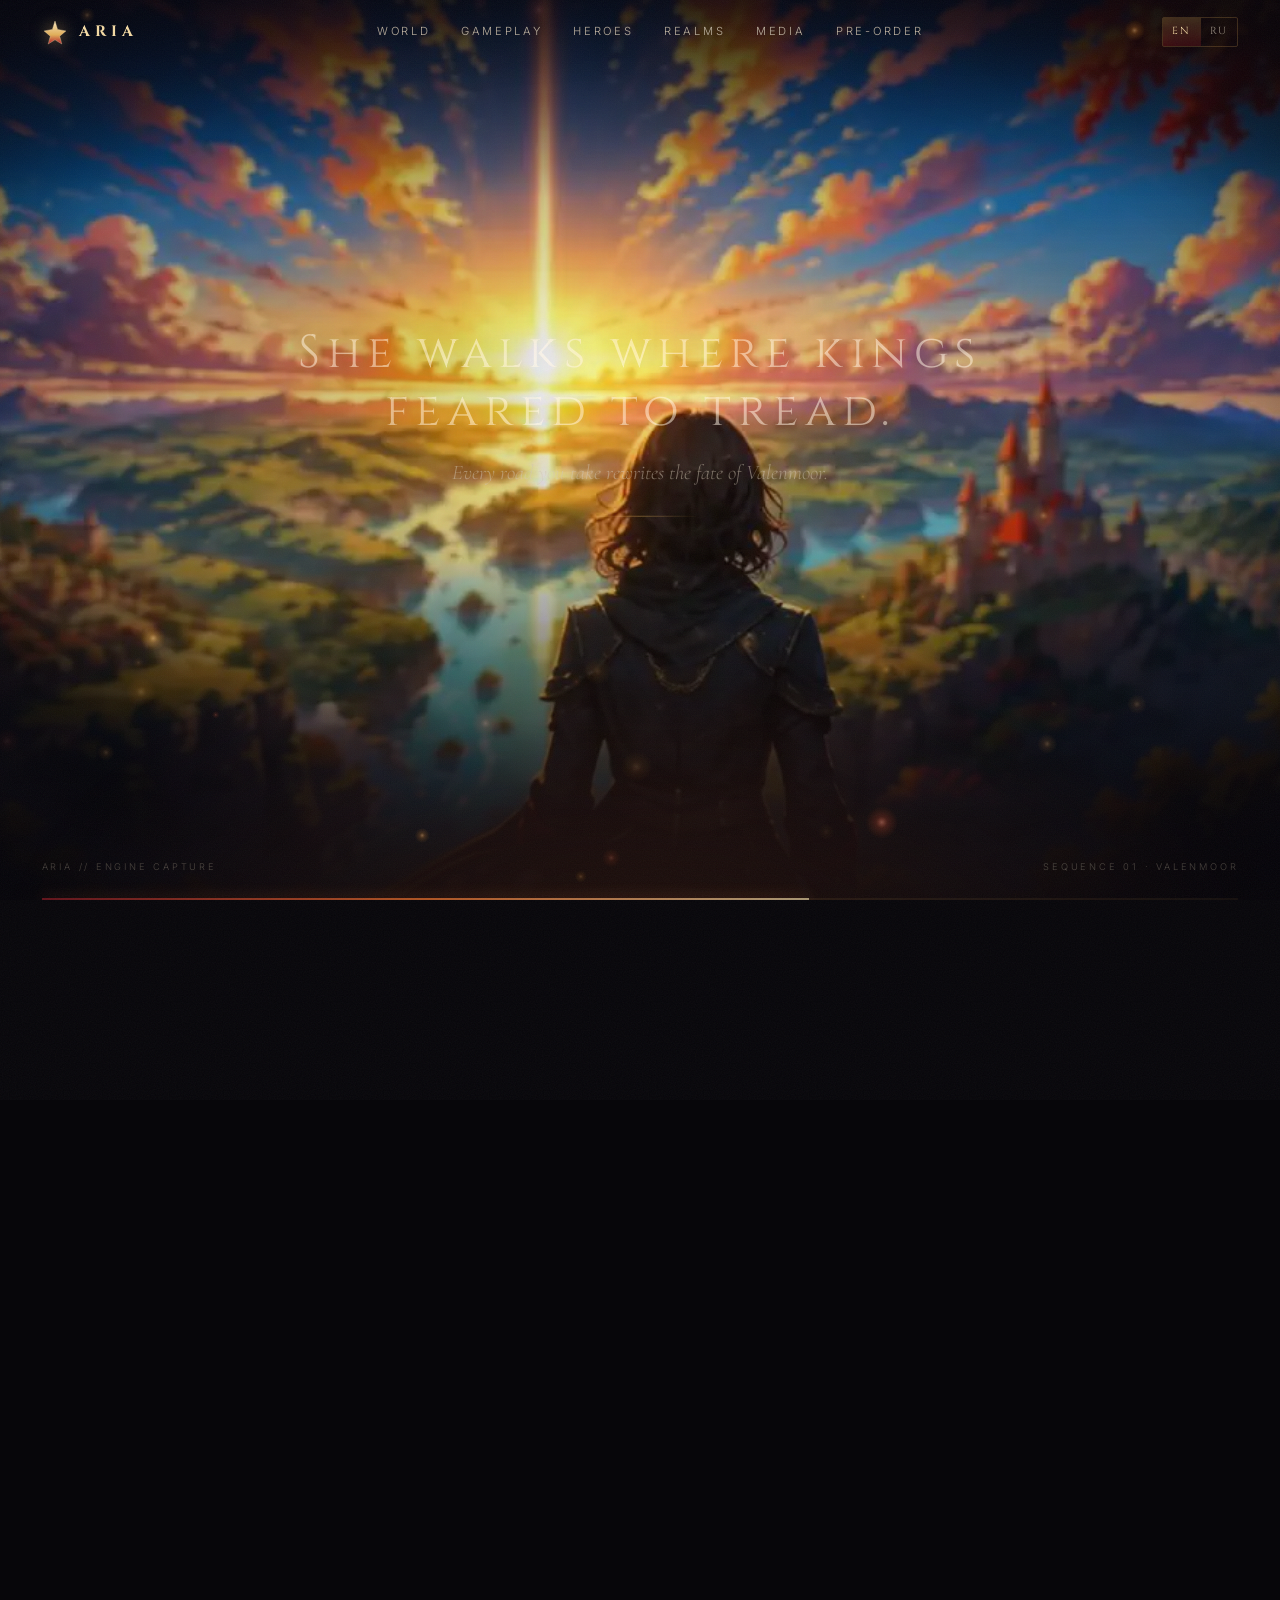
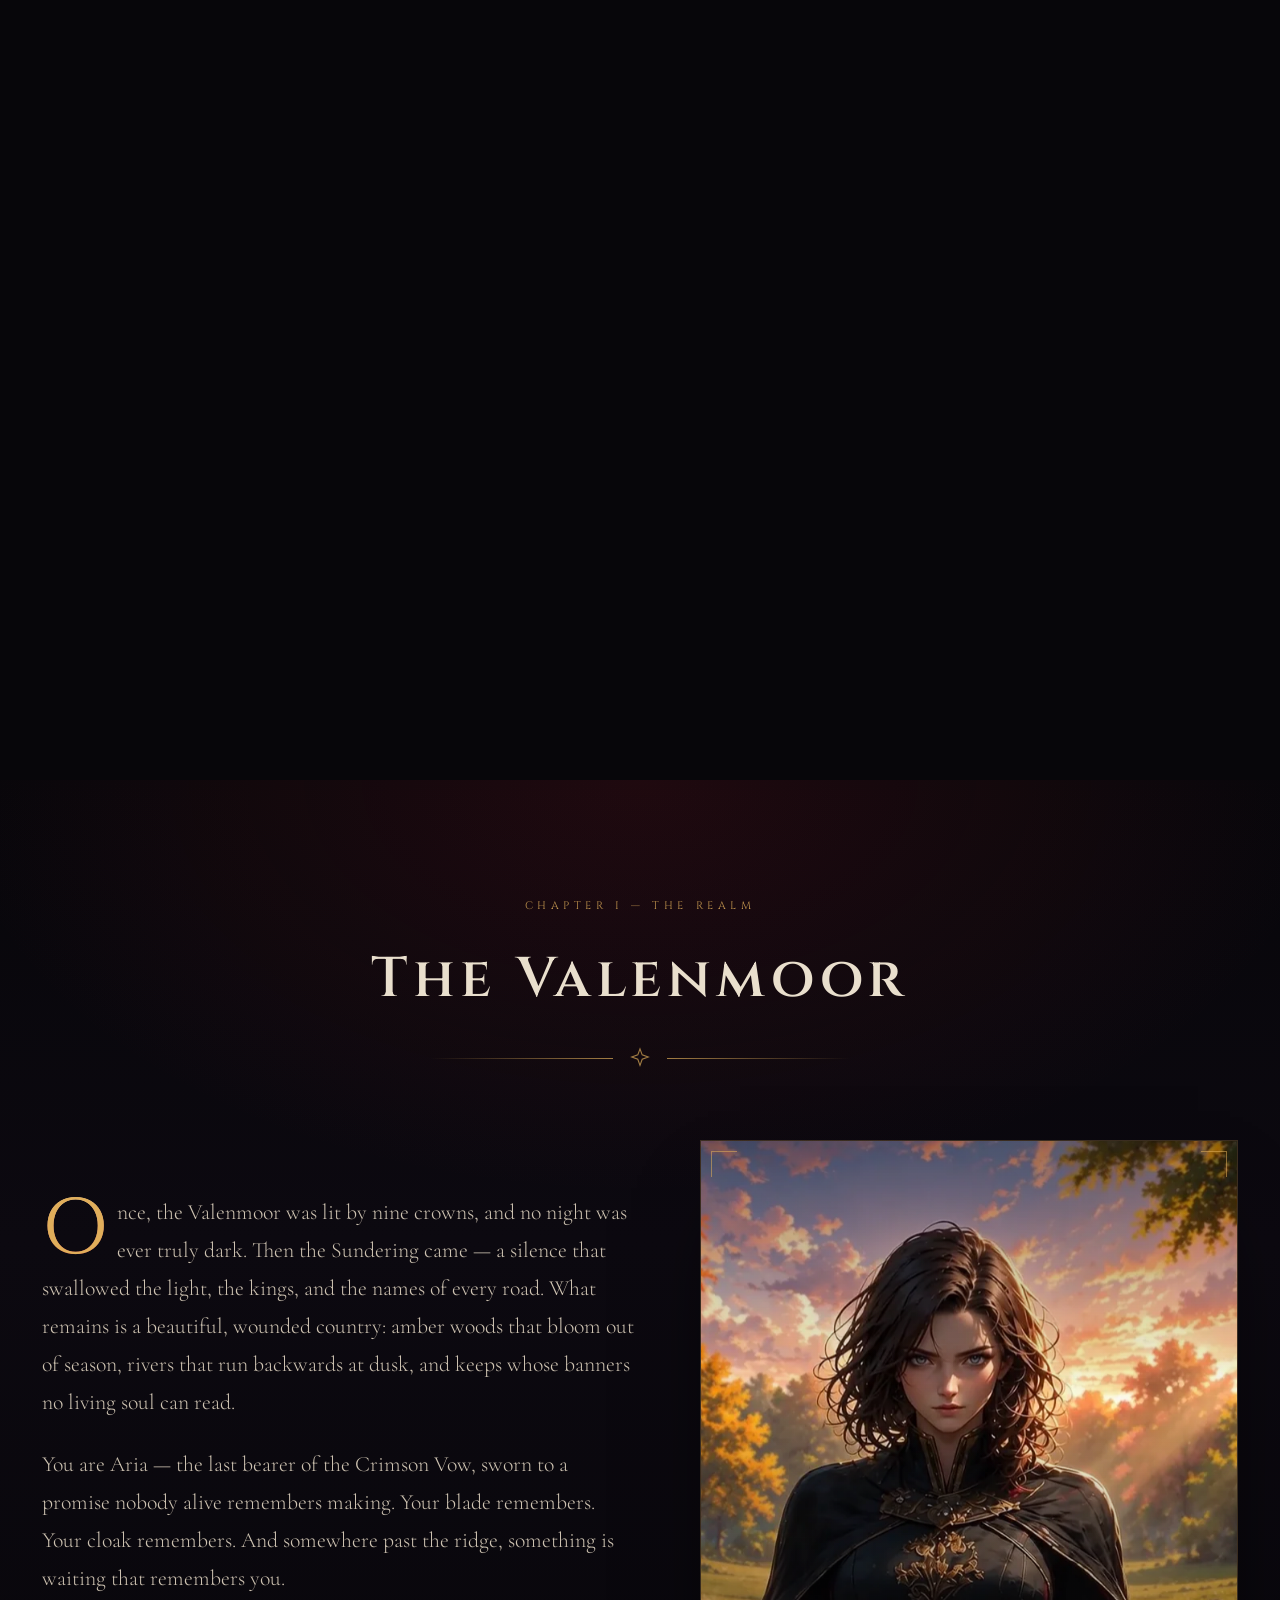
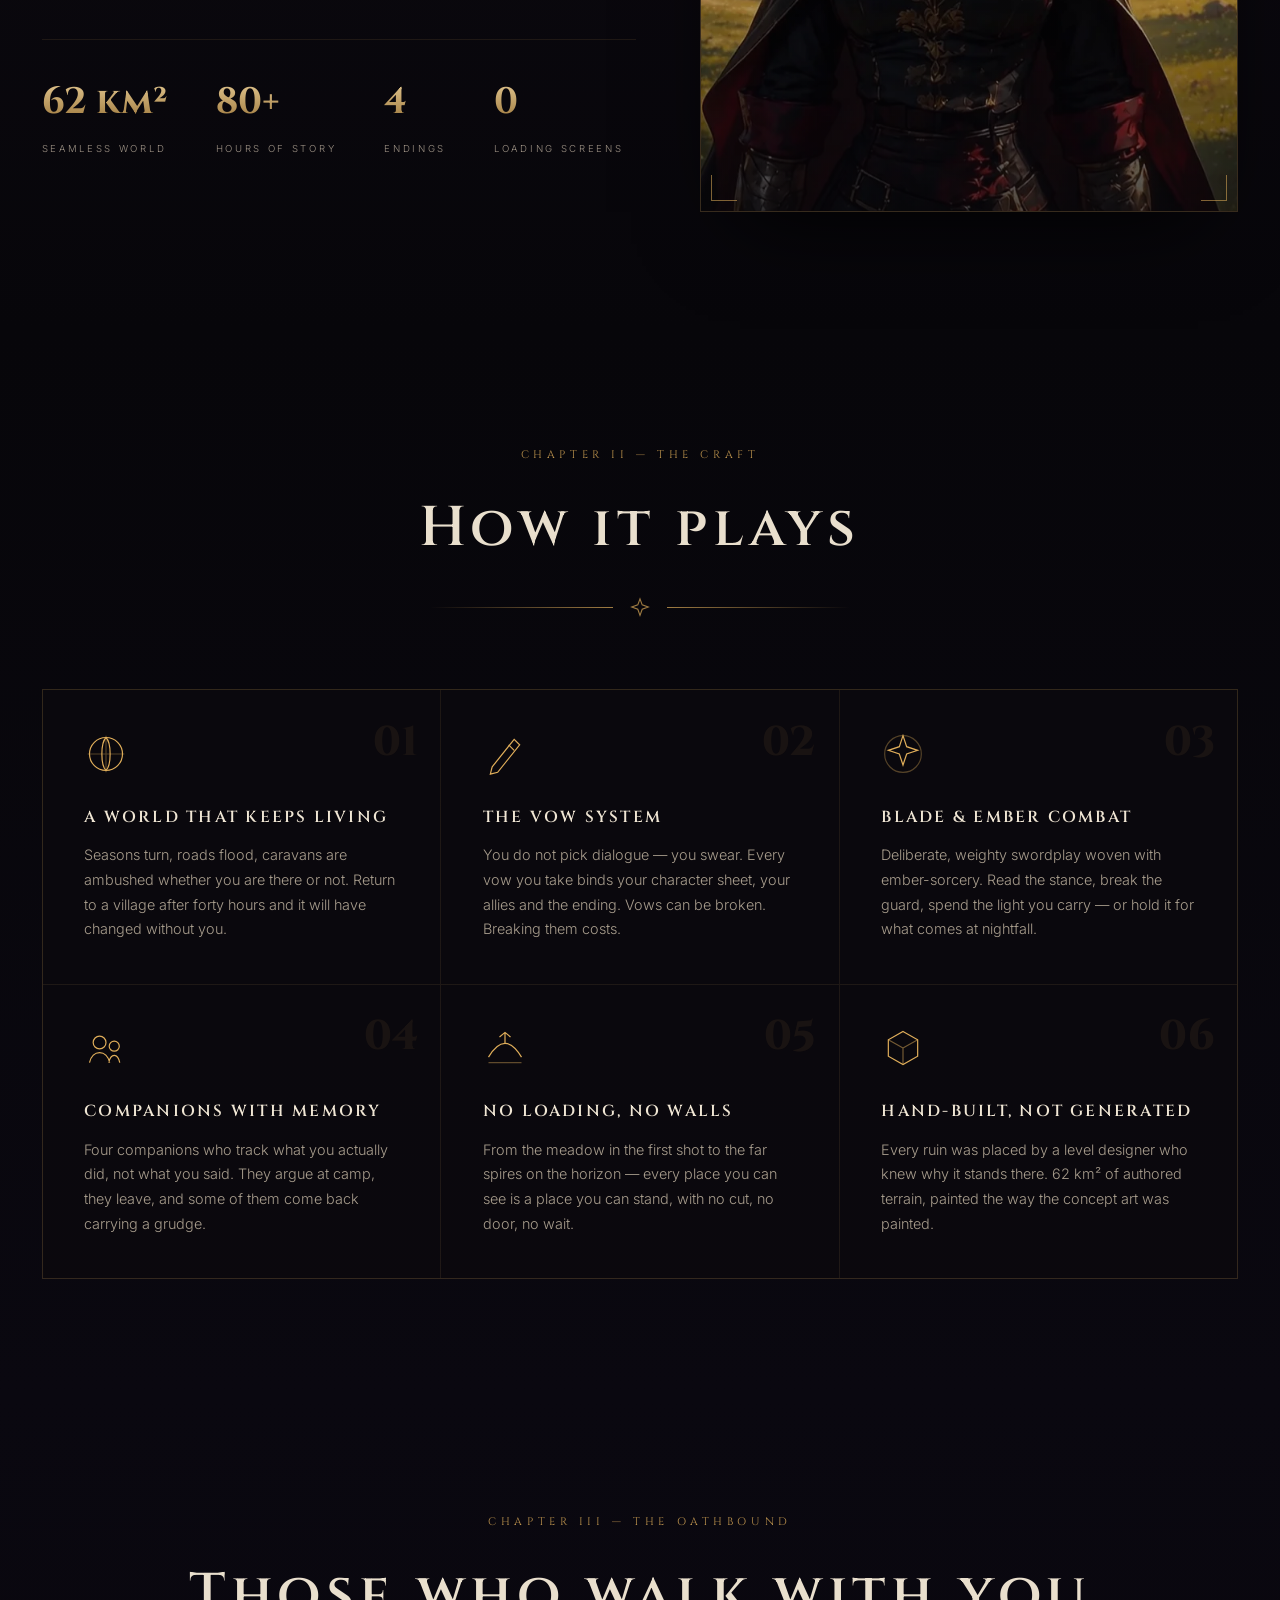
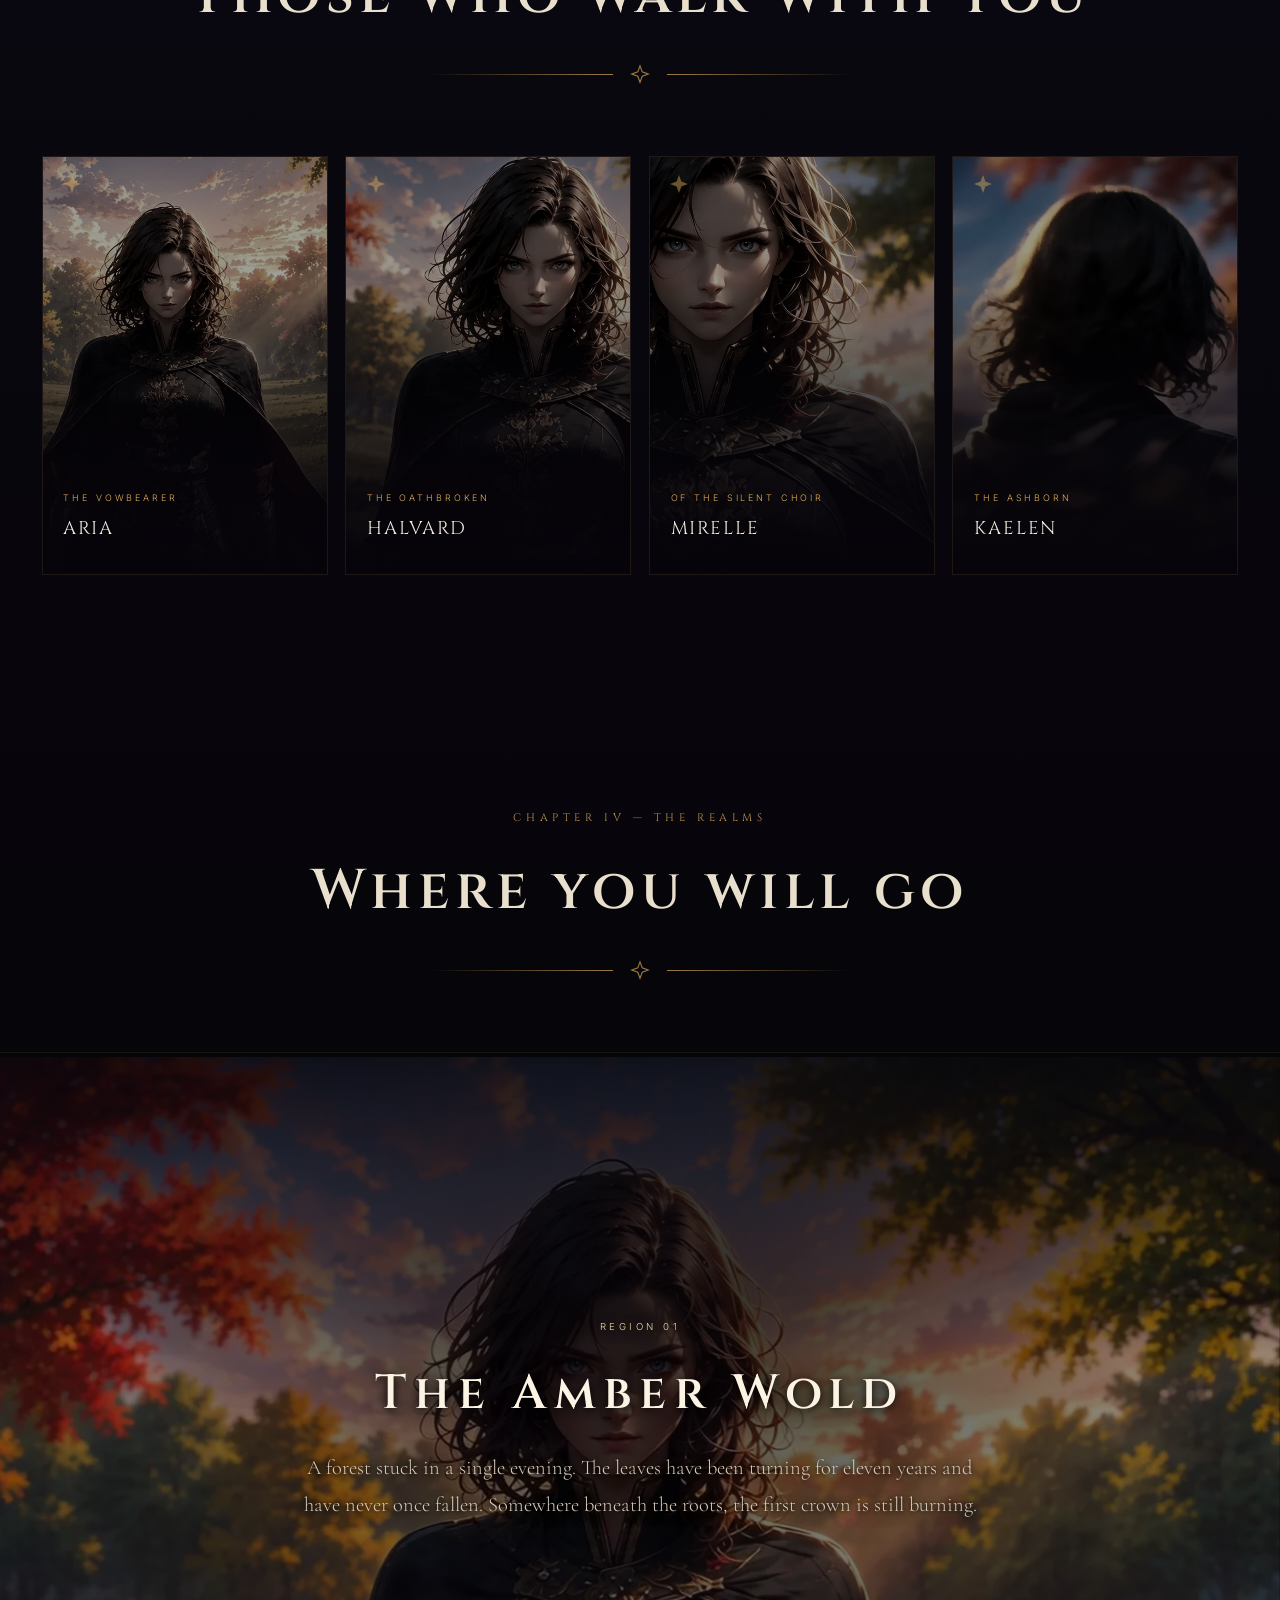
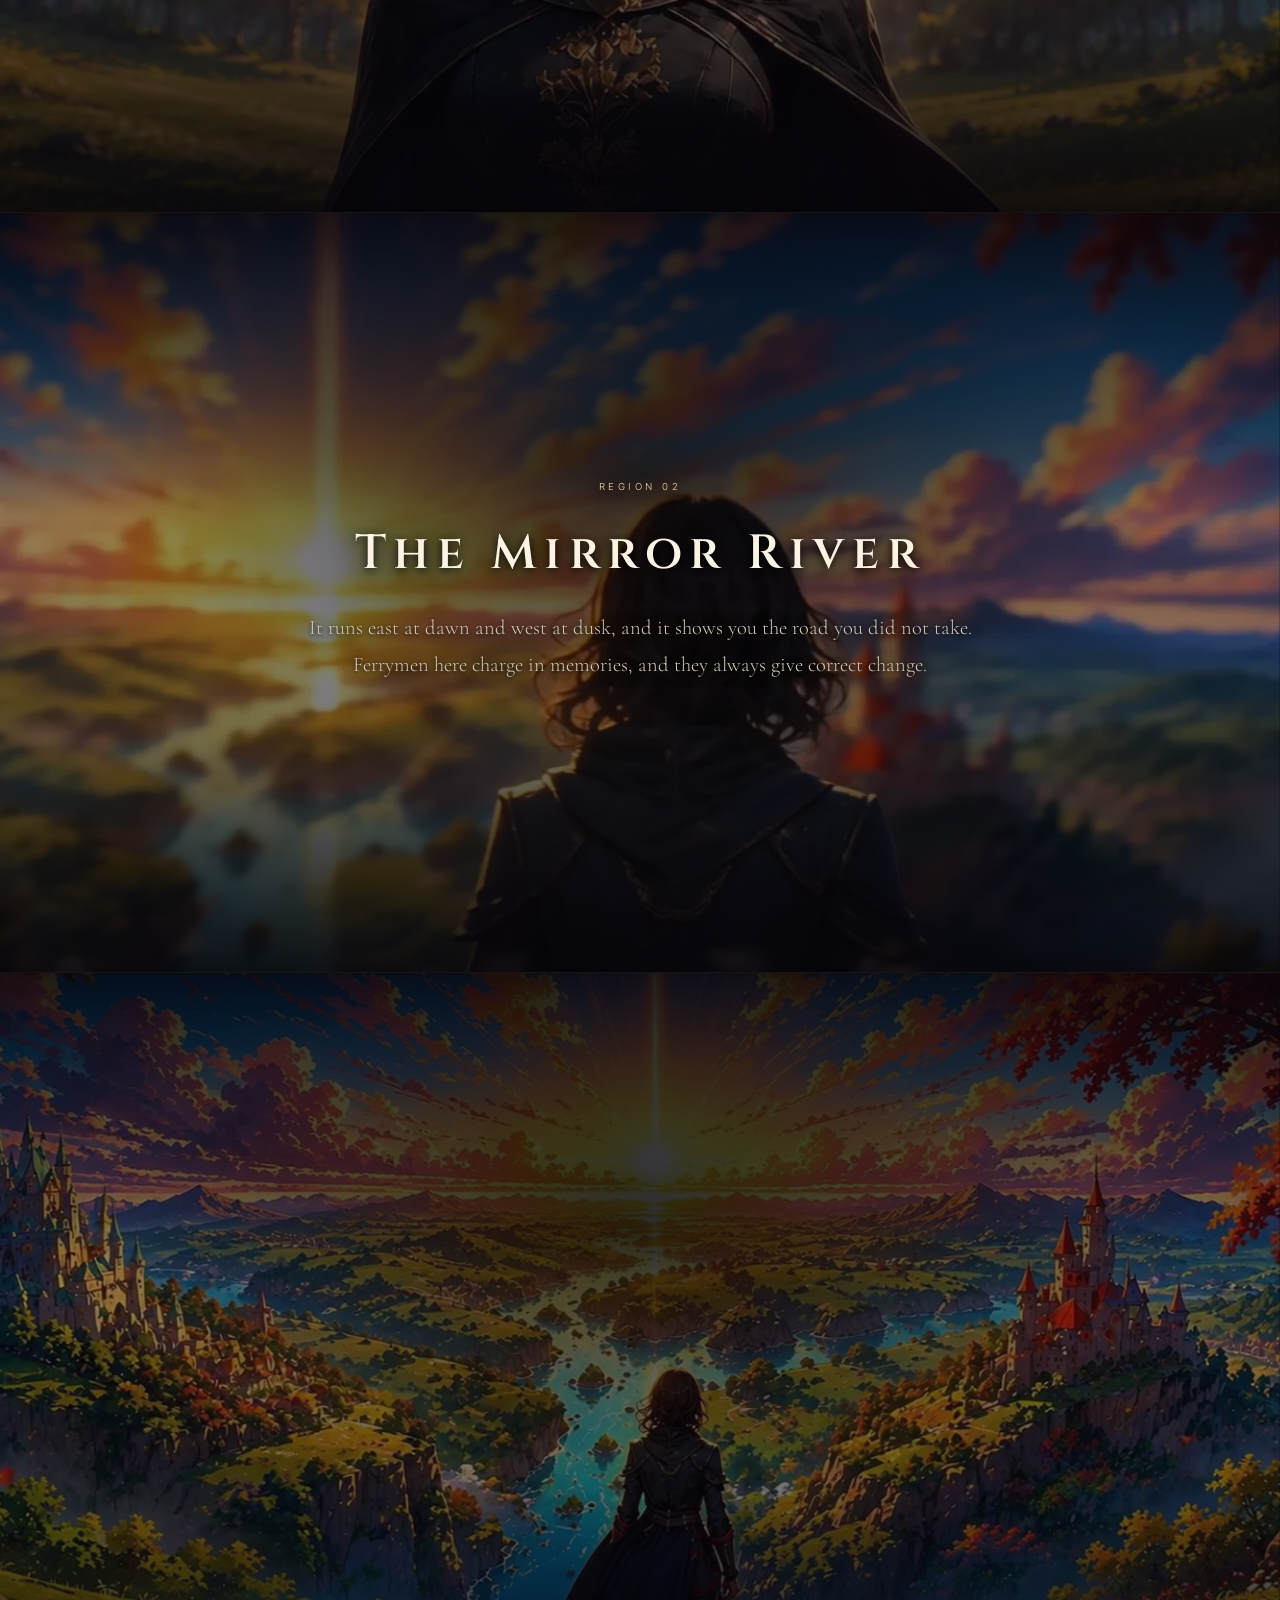
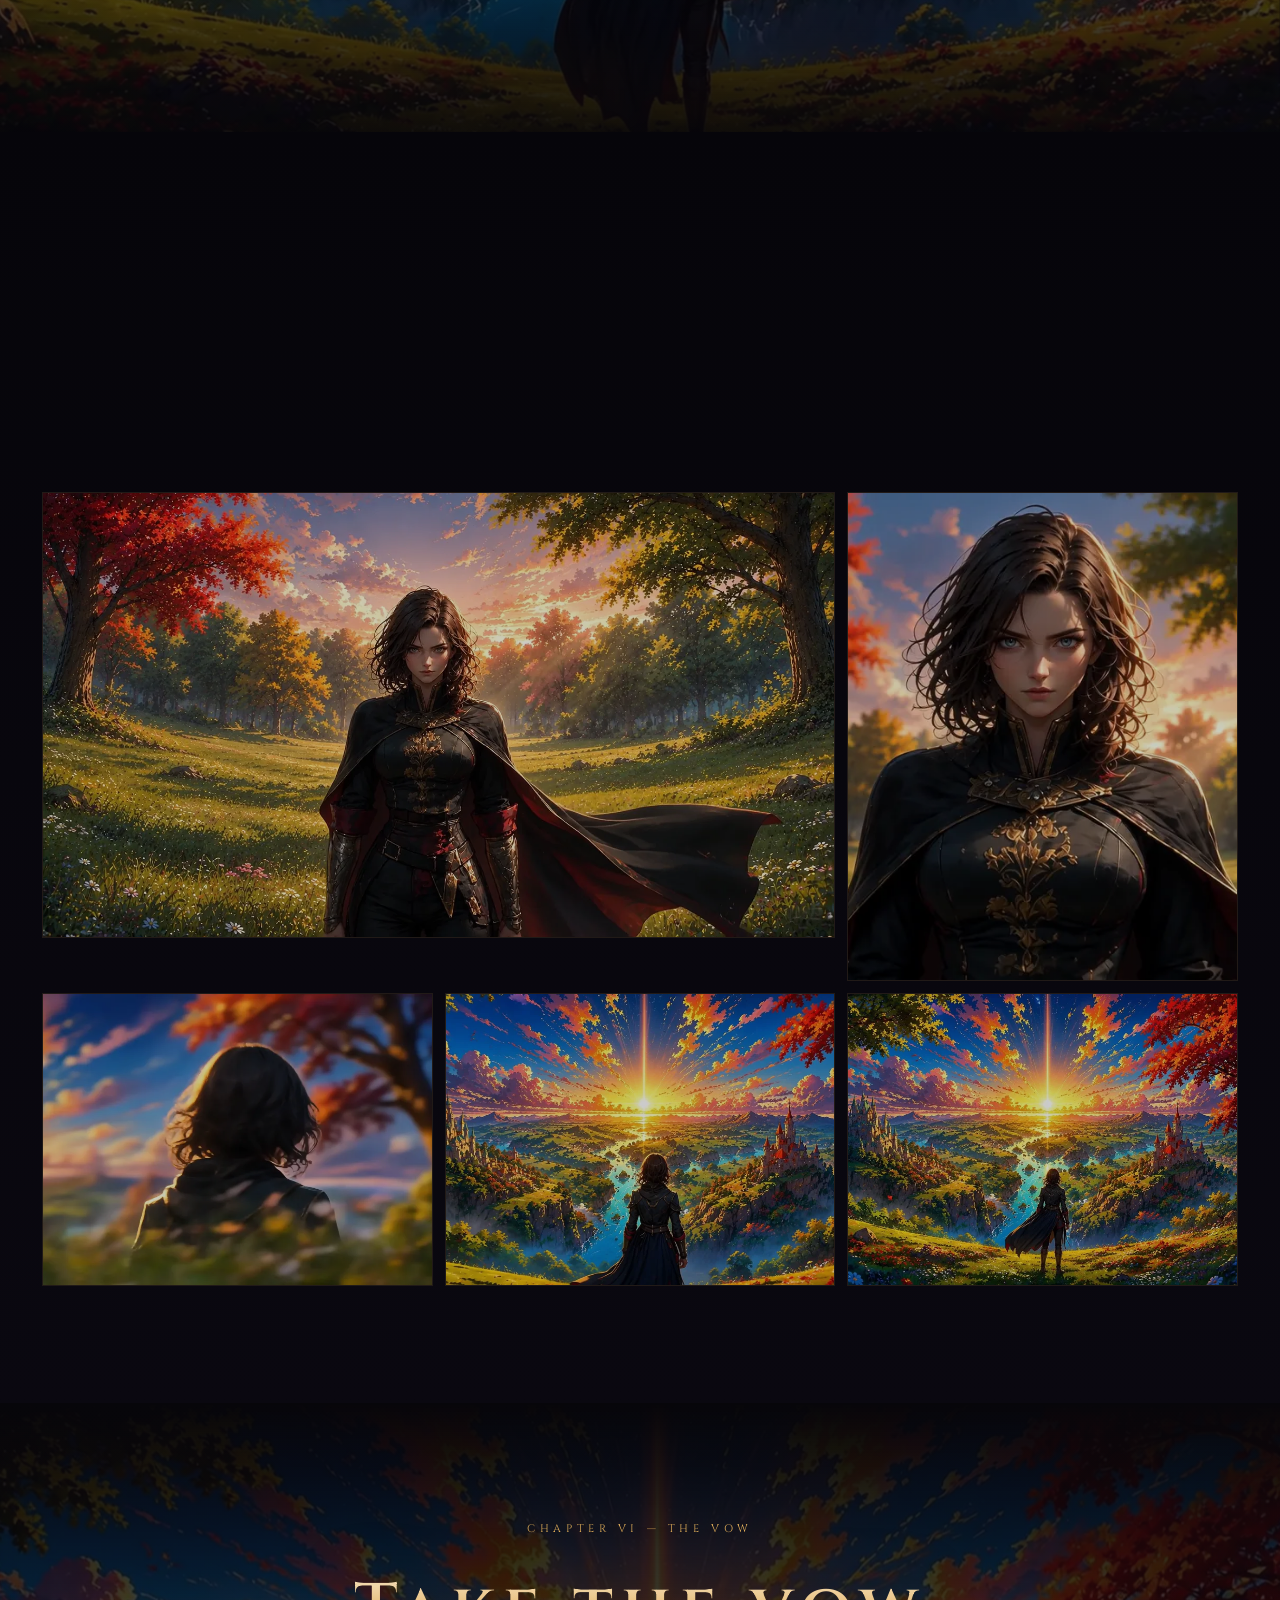
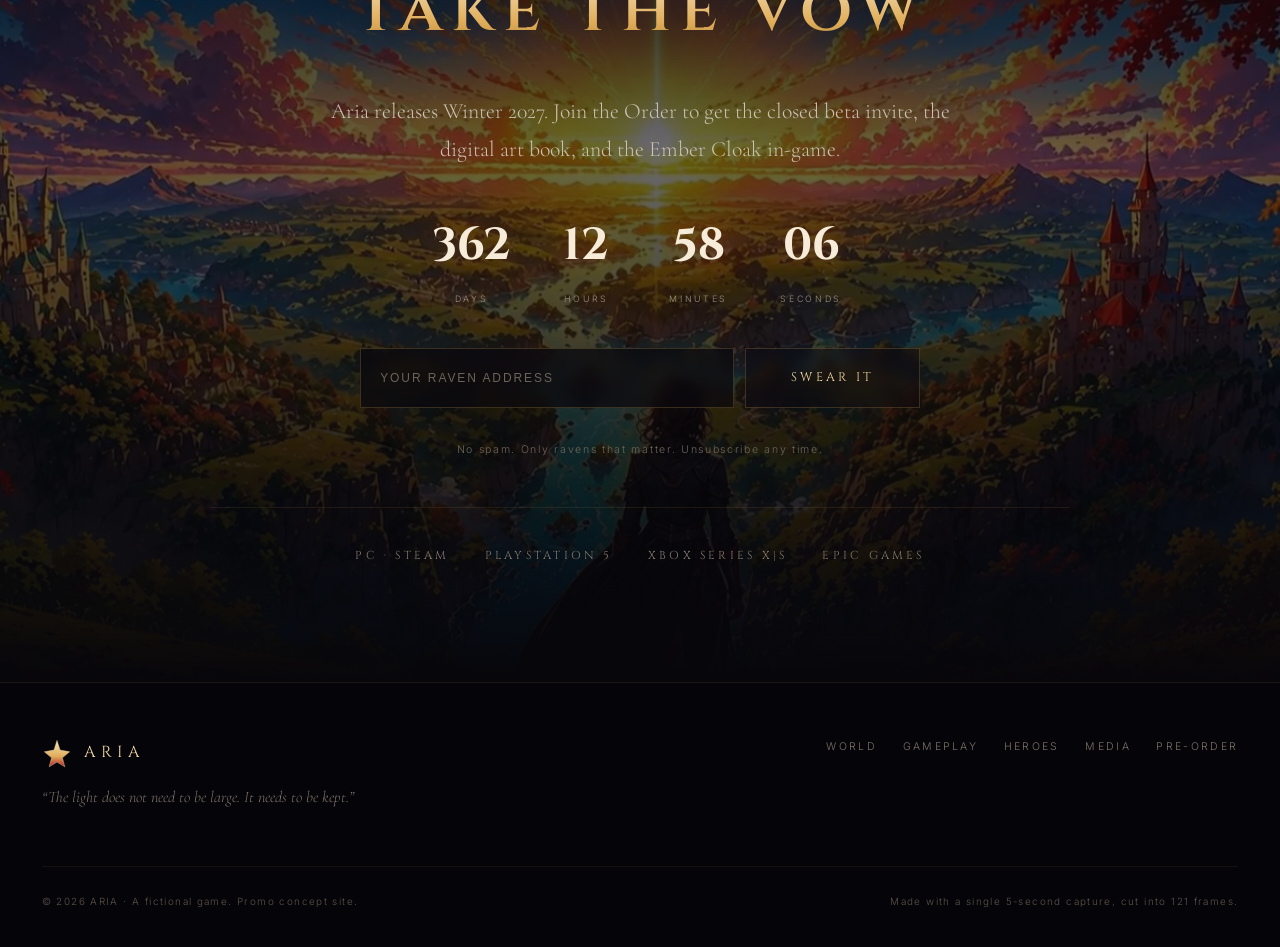
